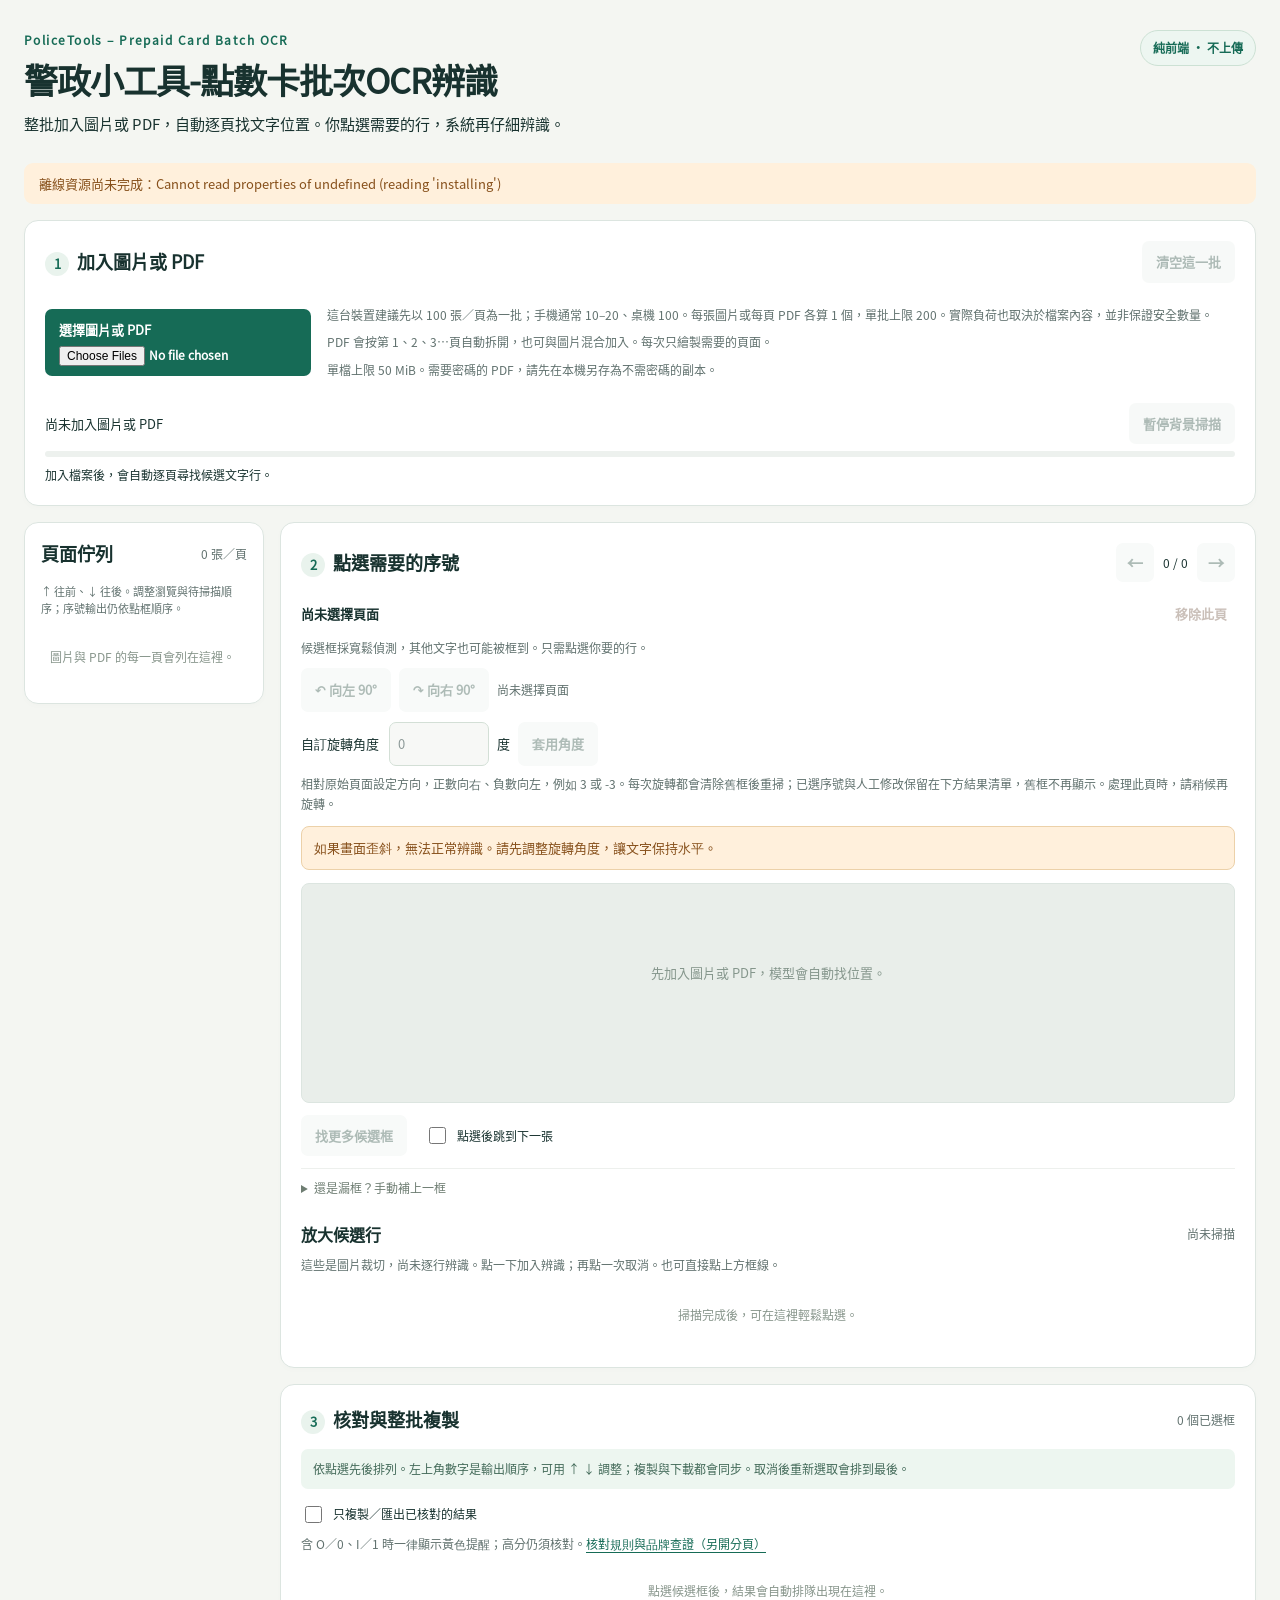
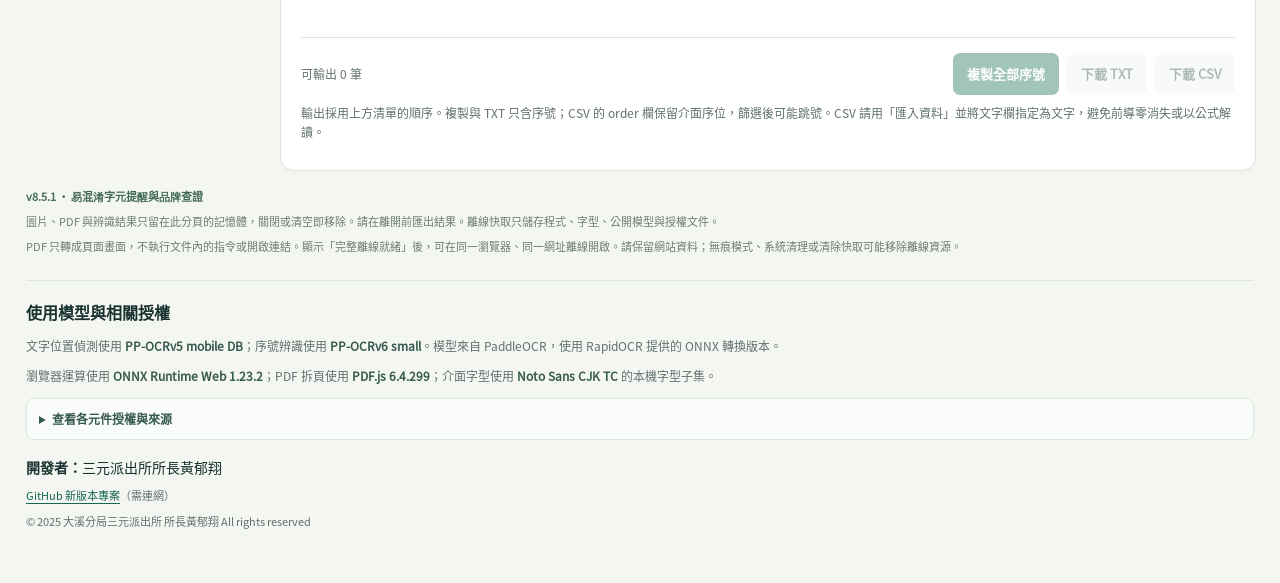
==== docs/index.html @ bf80cd4a "fix: 修正易混淆字元警示的大小寫規則" ====
<!doctype html>
<html lang="zh-Hant">
<head>
  <meta charset="utf-8">
  <meta name="viewport" content="width=device-width, initial-scale=1">
  <meta http-equiv="Content-Security-Policy" content="default-src 'self'; script-src 'self' 'wasm-unsafe-eval'; worker-src 'self'; style-src 'self'; img-src 'self' blob:; connect-src 'self'; object-src 'none'; base-uri 'none'; form-action 'none'">
  <meta name="referrer" content="no-referrer">
  <title>警政小工具-點數卡批次OCR辨識</title>
  <meta name="description" content="PoliceTools – Prepaid Card Batch OCR。圖片與 PDF 批次自動找框、點選辨識、依點選順序輸出，純前端離線運算。">
  <link rel="stylesheet" href="styles.css">
  <link rel="stylesheet" href="attribution.css">
  <script src="offline-assets.js" defer></script>
  <script src="text-diff.js" defer></script>
  <script src="ocr-review.js" defer></script>
  <script src="page-rotation.js" defer></script>
  <script src="pdf-source.js" defer></script>
  <script src="app.js" defer></script>
</head>
<body>
<main>
  <header class="page-header"><div><p class="eyebrow">PoliceTools – Prepaid Card Batch OCR</p><h1>警政小工具-點數卡批次OCR辨識</h1><p>整批加入圖片或 PDF，自動逐頁找文字位置。你點選需要的行，系統再仔細辨識。</p></div><span class="badge">純前端 · 不上傳</span></header>
  <section id="local-file-help" class="notice local-file-help" aria-label="本機啟動方式">
    <strong>本機使用請開啟啟動工具</strong>
    <p>若你直接點了 index.html，請回到解壓縮後的專案資料夾，雙擊對應的啟動檔：</p>
    <p>macOS：<code>START_MAC.command</code><br>Windows：<code>START_WINDOWS.bat</code></p>
    <p>啟動後會自動開啟本機網址；不必安裝 Python，也不會上傳圖片。若從正式網站開啟仍看到此提示，請確認瀏覽器允許這個網站執行 JavaScript。</p>
  </section>
  <div id="cache-status" data-testid="cache-status" class="notice" role="status">正在準備完整離線資源…</div>
  <section class="panel import-panel" aria-labelledby="import-title">
    <div class="section-title"><h2 id="import-title"><span class="step">1</span>加入圖片或 PDF</h2><button id="clear" class="subtle" type="button" disabled>清空這一批</button></div>
    <div class="import-row"><label class="file-button">選擇圖片或 PDF<input id="image" data-testid="image-input" type="file" accept="image/*,application/pdf,.pdf" multiple disabled></label><div><p id="batch-hint" class="hint"></p><p class="hint">PDF 會按第 1、2、3…頁自動拆開，也可與圖片混合加入。每次只繪製需要的頁面。</p><p class="hint">單檔上限 50 MiB。需要密碼的 PDF，請先在本機另存為不需密碼的副本。</p></div></div>
    <p id="import-status" class="hint" role="status" aria-live="polite" hidden></p>
    <p id="import-warning" class="warning" role="alert" hidden></p>
    <div class="batch-controls"><div id="batch-summary" class="summary" data-testid="batch-summary">尚未加入圖片或 PDF</div><button id="pause" class="subtle" type="button" disabled>暫停背景掃描</button></div>
    <progress id="batch-progress" value="0" max="1" aria-label="文字區域掃描進度"></progress>
    <p id="status" data-testid="status" role="status" aria-live="polite">加入檔案後，會自動逐頁尋找候選文字行。</p>
  </section>
  <div class="workspace">
    <aside class="panel file-panel" aria-labelledby="files-title"><div class="section-title"><h2 id="files-title">頁面佇列</h2><span id="file-count" class="muted">0 張／頁</span></div><p class="queue-order-help">↑ 往前、↓ 往後。調整瀏覽與待掃描順序；序號輸出仍依點框順序。</p><div id="file-list" class="file-list" data-testid="file-list"><p class="empty-note">圖片與 PDF 的每一頁會列在這裡。</p></div></aside>
    <section class="panel selection-panel" aria-labelledby="selection-title">
      <div class="section-title"><h2 id="selection-title"><span class="step">2</span>點選需要的序號</h2><div class="navigation"><button id="previous" type="button" class="subtle" aria-label="上一張" disabled>←</button><span id="image-position">0 / 0</span><button id="next" type="button" class="subtle" aria-label="下一張" disabled>→</button></div></div>
      <div class="image-heading"><strong id="image-name">尚未選擇頁面</strong><button id="remove-image" type="button" class="text-button" disabled>移除此頁</button></div>
      <p id="image-meta" class="hint">候選框採寬鬆偵測，其他文字也可能被框到。只需點選你要的行。</p>
      <p id="image-warning" class="warning" role="status" hidden></p>
      <div class="rotation-tools" role="group" aria-label="旋轉目前圖片或 PDF 頁面"><button id="rotate-left" type="button" class="subtle" disabled>↶ 向左 90°</button><button id="rotate-right" type="button" class="subtle" disabled>↷ 向右 90°</button><span id="rotation-status" class="muted" role="status">尚未選擇頁面</span></div>
      <form id="custom-rotation" class="custom-rotation"><label for="rotation-angle">自訂旋轉角度</label><div class="angle-controls"><input id="rotation-angle" type="number" min="-360" max="360" step="0.01" value="0" required disabled aria-describedby="rotation-help"><span>度</span><button id="apply-rotation" type="submit" class="subtle" disabled>套用角度</button></div></form>
      <p id="rotation-help" class="hint">相對原始頁面設定方向，正數向右、負數向左，例如 3 或 -3。每次旋轉都會清除舊框後重掃；已選序號與人工修改保留在下方結果清單，舊框不再顯示。處理此頁時，請稍候再旋轉。</p>
      <p id="skew-warning" class="warning">如果畫面歪斜，無法正常辨識。請先調整旋轉角度，讓文字保持水平。</p>
      <div class="canvas-shell"><canvas id="source" data-testid="source-canvas" aria-label="點選頁面中的候選序號框"></canvas><p id="empty-image">先加入圖片或 PDF，模型會自動找位置。</p></div>
      <div class="selection-tools"><button id="more-boxes" type="button" class="subtle" disabled>找更多候選框</button><label class="checkbox"><input id="auto-next" type="checkbox">點選後跳到下一張</label></div>
      <details class="fallback"><summary>還是漏框？手動補上一框</summary><p class="hint">只有漏框時才需要。按下按鈕後，在圖片上拖出一整行；一般操作直接點選候選即可。</p><button id="manual" class="subtle" type="button" disabled>啟用手動補框</button></details>
      <div class="section-title candidate-heading"><h3>放大候選行</h3><span id="candidate-count" class="muted">尚未掃描</span></div>
      <p class="hint">這些是圖片裁切，尚未逐行辨識。點一下加入辨識；再點一次取消。也可直接點上方框線。</p>
      <div id="candidate-list" class="candidate-list" data-testid="candidate-list"><p class="empty-note">掃描完成後，可在這裡輕鬆點選。</p></div>
    </section>
  </div>
  <section class="panel results-panel" aria-labelledby="results-title">
    <div class="section-title"><h2 id="results-title"><span class="step">3</span>核對與整批複製</h2><span id="selected-count" class="muted">0 個已選框</span></div>
    <p class="order-help">依點選先後排列。左上角數字是輸出順序，可用 ↑ ↓ 調整；複製與下載都會同步。取消後重新選取會排到最後。</p>
    <div class="result-settings"><label class="checkbox"><input id="verified-only" type="checkbox">只複製／匯出已核對的結果</label></div>
    <p class="hint">含 O／0、I／1 時一律顯示黃色提醒；高分仍須核對。<a class="review-guide-link" href="review-guide.html" target="_blank" rel="noopener noreferrer">核對規則與品牌查證（另開分頁）</a></p>
    <div id="results" data-testid="results"><p id="empty-results" class="empty-note">點選候選框後，結果會自動排隊出現在這裡。</p></div>
    <div class="export-bar"><span id="export-summary" class="muted">尚無完成結果</span><div class="export-actions"><button id="copy-all" type="button" disabled>複製全部序號</button><button id="export-txt" class="subtle" type="button" disabled>下載 TXT</button><button id="export-csv" class="subtle" type="button" disabled>下載 CSV</button></div></div>
    <p class="hint">輸出採用上方清單的順序。複製與 TXT 只含序號；CSV 的 order 欄保留介面序位，篩選後可能跳號。CSV 請用「匯入資料」並將文字欄指定為文字，避免前導零消失或以公式解讀。</p>
  </section>
  <footer>
    <p id="app-version">v8.5.1 · 易混淆字元提醒與品牌查證</p>
    <p>圖片、PDF 與辨識結果只留在此分頁的記憶體，關閉或清空即移除。請在離開前匯出結果。離線快取只儲存程式、字型、公開模型與授權文件。</p>
    <p>PDF 只轉成頁面畫面，不執行文件內的指令或開啟連結。顯示「完整離線就緒」後，可在同一瀏覽器、同一網址離線開啟。請保留網站資料；無痕模式、系統清理或清除快取可能移除離線資源。</p>
    <section class="attribution" aria-labelledby="attribution-title">
      <h2 id="attribution-title">使用模型與相關授權</h2>
      <p class="attribution-summary">文字位置偵測使用 <strong>PP-OCRv5 mobile DB</strong>；序號辨識使用 <strong>PP-OCRv6 small</strong>。模型來自 PaddleOCR，使用 RapidOCR 提供的 ONNX 轉換版本。</p>
      <p class="attribution-summary">瀏覽器運算使用 <strong>ONNX Runtime Web 1.23.2</strong>；PDF 拆頁使用 <strong>PDF.js 6.4.299</strong>；介面字型使用 <strong>Noto Sans CJK TC</strong> 的本機字型子集。</p>
      <details class="attribution-details">
        <summary>查看各元件授權與來源</summary>
        <p class="attribution-note">下列授權與來源說明均附於網站，完整離線就緒後亦可查看；連結會另開分頁。</p>
        <table class="attribution-table">
          <caption>第三方元件、用途與完整授權文件</caption>
          <thead><tr><th scope="col">元件／模型</th><th scope="col">用途</th><th scope="col">完整授權</th></tr></thead>
          <tbody>
            <tr><th scope="row">PaddleOCR：PP-OCRv5 mobile DB、PP-OCRv6 small</th><td>文字偵測與序號辨識</td><td><a href="licenses/PADDLEOCR_LICENSE.txt" target="_blank" rel="noopener noreferrer">Apache License 2.0</a></td></tr>
            <tr><th scope="row">RapidOCR</th><td>ONNX 模型轉換來源與前處理參考</td><td><a href="licenses/RAPIDOCR_LICENSE.txt" target="_blank" rel="noopener noreferrer">Apache License 2.0</a></td></tr>
            <tr><th scope="row">ONNX Runtime Web 1.23.2</th><td>本機 WebAssembly 模型運算</td><td><a href="licenses/ONNX_RUNTIME_LICENSE.txt" target="_blank" rel="noopener noreferrer">MIT License</a>；<a href="licenses/ONNX_RUNTIME_THIRD_PARTY_NOTICES.txt" target="_blank" rel="noopener noreferrer">第三方聲明</a></td></tr>
            <tr><th scope="row">PDF.js 6.4.299</th><td>PDF 解析與逐頁繪製</td><td><a href="licenses/PDFJS_LICENSE.txt" target="_blank" rel="noopener noreferrer">Apache License 2.0</a></td></tr>
            <tr><th scope="row">PDF.js 附帶元件與資源</th><td>core-js、Brotli、PDF 字型、CMap 與影像解碼</td><td><a href="licenses/PDFJS_THIRD_PARTY_LICENSES.txt" target="_blank" rel="noopener noreferrer">各元件的完整第三方授權</a></td></tr>
            <tr><th scope="row">Liberation Sans 1.07.4</th><td>PDF 支援字型</td><td><a href="licenses/PDFJS_THIRD_PARTY_LICENSES.txt" target="_blank" rel="noopener noreferrer">GPLv2 與字型例外</a>；<a href="sources/liberation-fonts-1.07.4-11-source.zip">完整對應原始碼（ZIP）</a>；<a href="licenses/LIBERATION_FONT_SOURCE.txt" target="_blank" rel="noopener noreferrer">核對與建置說明</a></td></tr>
            <tr><th scope="row">Noto Sans CJK TC</th><td>離線介面字型子集</td><td><a href="licenses/NOTO_FONT_OFL.txt" target="_blank" rel="noopener noreferrer">SIL Open Font License 1.1</a></td></tr>
          </tbody>
        </table>
        <p class="attribution-sources">資產來源與版本：<a href="licenses/ASSET_SOURCES.txt" target="_blank" rel="noopener noreferrer">OCR 模型、執行環境與介面字型</a> · <a href="licenses/PDFJS_ASSET_SOURCES.txt" target="_blank" rel="noopener noreferrer">PDF.js 與 PDF 支援資源</a></p>
        <p class="attribution-note">第三方模型、程式與字型各自適用其授權。開發者署名指本工具的開發與整合。</p>
      </details>
      <p class="developer-credit"><strong>開發者：</strong><span>三元派出所所長黃郁翔</span></p>
      <p class="project-link"><a href="https://github.com/MoonReserved/PoliceTools-PrepaidCard-BatchOCR" target="_blank" rel="noopener noreferrer">GitHub 新版本專案</a>（需連網）</p>
      <p class="original-copyright">© 2025 大溪分局三元派出所 所長黃郁翔 All rights reserved</p>
    </section>
  </footer>
</main>
</body>
</html>
---- docs/styles.css ----
@font-face{font-family:OfflineTC;src:url("fonts/ui-tc.woff") format("woff");font-style:normal;font-weight:400;font-display:swap}
:root{color-scheme:light;--ink:#18322f;--muted:#60716e;--line:#dce5e0;--accent:#166b56;--soft:#edf6f1;--background:#f4f6f2;--amber:#a45f16;font-family:OfflineTC,system-ui,-apple-system,"Noto Sans TC","Microsoft JhengHei",sans-serif;font-size:15px}*{box-sizing:border-box}body{margin:0;background:var(--background);color:var(--ink);line-height:1.65}main{max-width:1320px;margin:auto;padding:30px 24px 45px}.page-header,.section-title,.import-row,.batch-controls,.image-heading,.selection-tools,.export-bar,.result-top{display:flex;align-items:center;justify-content:space-between;gap:16px}.page-header{align-items:flex-start;margin-bottom:18px}h1{font-size:clamp(26px,4vw,36px);line-height:1.3;letter-spacing:-.03em;margin:0 0 10px}h2{font-size:18px;margin:0}h3{font-size:16px;margin:0}.section-title{margin-bottom:14px}.eyebrow{font-size:12px;letter-spacing:.12em;color:var(--accent);font-weight:700;margin:0 0 9px}.page-header p{margin:0 0 8px}.badge{white-space:nowrap;background:var(--soft);color:var(--accent);border:1px solid #cce1d4;padding:7px 12px;border-radius:100px;font-size:12px;font-weight:700}.panel{background:#fff;border:1px solid var(--line);border-radius:14px;padding:20px;margin:16px 0;box-shadow:0 2px 7px #173c2704}.notice{padding:10px 15px;border-radius:9px;background:#e7f2eb;color:#2c614c;font-size:13px}.notice.error,.warning{background:#fff0dc;color:#87501b}.warning{padding:10px 12px;border:1px solid #ecd1a9;border-radius:8px;font-size:13px;white-space:pre-line}.step{display:inline-flex;align-items:center;justify-content:center;width:24px;height:24px;margin-right:8px;border-radius:50%;background:#e9f3ed;color:var(--accent);font-size:13px}button,.file-button{font:inherit;font-size:13px;border:0;border-radius:7px;padding:10px 14px;min-height:40px;background:var(--accent);color:#fff;font-weight:650;cursor:pointer;display:inline-block}button:hover,.file-button:hover{filter:brightness(.95)}button:disabled{opacity:.4;cursor:not-allowed}button:focus-visible,input:focus-visible,summary:focus-visible{outline:3px solid #77baa4;outline-offset:2px}.subtle{background:#edf2ef;color:#34554a}.text-button{background:transparent;color:#7c6252;padding:5px 8px;min-height:36px}.file-button input{display:block;font:inherit;max-width:100%;margin-top:5px;font-size:12px}.file-button{flex-shrink:0}.import-row{justify-content:flex-start}.hint,.muted{color:var(--muted);font-size:12px}.hint{margin:8px 0}.batch-controls{margin:15px 0 7px}.summary{font-size:13px;font-variant-numeric:tabular-nums}.summary strong{color:var(--accent)}progress{width:100%;height:6px;display:block;accent-color:var(--accent);border:0;border-radius:9px}progress::-webkit-progress-bar{background:#edf1ee;border-radius:9px}progress::-webkit-progress-value{background:var(--accent);border-radius:9px}#status{font-size:12px;margin:8px 0 0;min-height:20px}#status.error{color:#a34827}.workspace{display:grid;grid-template-columns:240px minmax(0,1fr);gap:16px;align-items:start}.workspace>.panel{margin:0}.file-panel{padding:16px;position:sticky;top:12px}.file-list{max-height:760px;overflow-y:auto;padding-right:3px}.file-item{display:flex;gap:10px;text-align:left;width:100%;min-height:76px;margin:6px 0;background:transparent;border:1px solid transparent;color:var(--ink);padding:8px;border-radius:8px}.file-item.active{background:#edf6ef;border-color:#a7cbb5}.file-item:hover{background:#f3f6f3}.file-thumb{width:42px;height:54px;object-fit:contain;background:#edf0ed;border-radius:4px;flex-shrink:0}.file-placeholder{display:flex;align-items:center;justify-content:center;font-size:15px;color:#82948a}.file-information{display:block;min-width:0;flex:1}.file-name{display:block;overflow:hidden;text-overflow:ellipsis;white-space:nowrap;font-size:12px;font-weight:650}.file-state{display:block;font-size:11px;font-weight:400;color:var(--muted);margin-top:4px}.file-state.problem{color:#a05a29}.navigation{display:flex;gap:9px;align-items:center;font-size:12px;white-space:nowrap}.navigation button{padding:6px 11px;min-height:34px;font-size:16px}.image-heading{margin-bottom:6px}.image-heading strong{font-size:13px;word-break:break-word}#image-meta{margin:6px 0 10px;min-height:20px}.canvas-shell{position:relative;background:#e9eeea;border:1px solid var(--line);border-radius:8px;overflow:hidden;min-height:220px;max-height:680px;overflow-y:auto;text-align:center}#source{display:none;max-width:100%;height:auto;cursor:pointer;vertical-align:top;touch-action:pan-y}#source.manual{cursor:crosshair;touch-action:none}#empty-image{padding:65px 10px;color:#85968c;font-size:13px}.selection-tools{justify-content:flex-start;flex-wrap:wrap;margin:12px 0;gap:18px}.checkbox{font-size:12px;display:flex;gap:8px;align-items:center;cursor:pointer}.checkbox input{width:17px;height:17px;accent-color:var(--accent);flex-shrink:0}.fallback{border-top:1px solid #edf0ed;padding-top:4px}.fallback summary{font-size:12px;color:#6e7d72;cursor:pointer;margin:5px 0}.candidate-heading{margin:18px 0 5px}.candidate-list{display:grid;grid-template-columns:repeat(2,minmax(0,1fr));gap:7px;max-height:560px;overflow-y:auto;padding:2px}.candidate-button{display:flex;align-items:center;gap:8px;width:100%;padding:7px 9px;background:#f9fbf8;color:var(--ink);border:1px solid #dce5dd;min-height:54px;text-align:left;border-radius:7px}.candidate-button.selected{border:2px solid #258065;background:#eaf5eb;padding:6px 8px}.candidate-number{display:flex;width:24px;height:24px;align-items:center;justify-content:center;border-radius:5px;flex-shrink:0;background:#e6eae4;color:#52694d;font-size:11px}.selected .candidate-number{background:var(--accent);color:#fff}.candidate-crop{width:calc(100% - 33px);height:44px;object-fit:contain;object-position:left center;background:#fff;min-width:0}.empty-note{padding:20px 8px;color:#87958b;font-size:12px;margin:0;grid-column:1/-1;text-align:center}.result-settings{display:flex;gap:24px;flex-wrap:wrap}.result-card{border:1px solid #dce6dd;border-radius:9px;padding:14px;margin:12px 0;background:#fcfdfb}.result-top{margin-bottom:8px;font-size:12px}.result-top strong{word-break:break-word}.result-actions{display:flex;gap:5px;flex-wrap:wrap;flex-shrink:0}.result-actions button{font-size:12px;padding:6px 10px;min-height:32px}.result-preview{display:block;max-width:100%;width:auto;max-height:100px;object-fit:contain;object-position:left center;background:#fff;margin:8px 0}.result-value{font-family:ui-monospace,SFMono-Regular,Consolas,monospace;font-size:20px;letter-spacing:.035em;line-height:1.45;width:100%;resize:vertical;min-height:55px;border:1px solid #a7c0ad;border-radius:7px;background:white;padding:9px 11px;margin-top:5px;color:var(--ink)}.result-value:focus{outline:3px solid #c1e0cf;outline-offset:1px}.result-value:disabled{background:#f0f2ee}.result-meta{font-size:11px;color:var(--muted);margin:5px 0}.result-meta.error{color:#9a4727}.result-bottom{display:flex;justify-content:space-between;align-items:center;gap:10px;margin-top:6px}.result-card summary{cursor:pointer;font-size:12px;color:#4e6757;margin:8px 0}.table-scroll{overflow:auto}table{width:100%;border-collapse:collapse;text-align:left;font-size:11px}th,td{padding:7px 5px;border-bottom:1px solid #e4eae3;vertical-align:top}td:nth-child(2){font-family:ui-monospace,Consolas,monospace;word-break:break-all;min-width:180px}td button{font-size:11px;padding:3px 7px;min-height:28px;white-space:nowrap}code{font-family:ui-monospace,Consolas,monospace}mark{background:#f6d59a;color:#6c3f09}.export-bar{border-top:1px solid var(--line);padding-top:15px;margin-top:16px;flex-wrap:wrap}.export-actions{display:flex;gap:8px;flex-wrap:wrap}footer{font-size:11px;color:#6c7d71;padding:0 2px}footer p{margin:7px 0}[hidden]{display:none!important}@media(min-width:1000px){.results-panel{margin-left:256px}}@media(max-width:800px){main{padding:22px 14px}.workspace{grid-template-columns:1fr}.file-panel{position:static;padding:12px}.file-panel .section-title{margin-bottom:5px}.file-list{display:flex;gap:7px;overflow-x:auto;max-height:112px;padding:0}.file-item{min-width:170px;width:170px;margin:0}.file-thumb{width:32px;height:45px}.file-list .empty-note{padding:10px}.panel{padding:16px}.canvas-shell{max-height:580px}}@media(max-width:520px){main{padding:17px 10px}.page-header{display:block}.badge{display:inline-block;margin-top:2px}h1{font-size:28px}.import-row{display:block}.file-button{width:100%}.import-row .hint{margin-top:9px}.section-title{gap:8px}h2{font-size:16px}.step{width:21px;height:21px;font-size:12px;margin-right:5px}.batch-controls{align-items:flex-start}.batch-controls button{font-size:11px;padding:8px;white-space:nowrap}.summary{font-size:12px}.navigation{gap:6px}.navigation button{padding:4px 9px}.candidate-list{grid-template-columns:1fr;max-height:460px}.candidate-crop{height:46px}.candidate-button{min-height:62px}.result-settings{display:grid;gap:12px}.result-top{align-items:flex-start}.result-actions{flex-direction:column;gap:3px}.result-value{font-size:17px}.export-actions{width:100%}.export-actions button{flex:1}.result-bottom{align-items:flex-start}.selection-tools{gap:12px}.image-heading strong{font-size:12px}}
/* Constrain intrinsic canvas, scrolling list, and table widths on narrow devices. */
main,.workspace,.workspace>.panel,.file-list,.candidate-list,.selection-panel,.results-panel,.result-card,.table-scroll{min-width:0;max-width:100%}.candidate-button,.candidate-crop,.result-top>strong{min-width:0}.table-scroll{overflow-x:auto}.result-value{min-width:0;max-width:100%}.candidate-crop.hint{display:flex;align-items:center;overflow:hidden}.file-list{width:100%}@media(max-width:800px){.workspace{grid-template-columns:minmax(0,1fr)}}
/* Result order stays visible while OCR is pending; arrow targets remain touchable. */
.order-help{font-size:12px;color:#436a59;background:#edf6f0;border-radius:7px;padding:10px 12px;margin:0 0 14px}
.result-title-group{display:flex;align-items:center;gap:8px;flex-wrap:wrap;flex:1;min-width:0}
.result-order-controls{display:inline-flex;align-items:center;gap:4px;flex-shrink:0}
.order-number{display:inline-flex;align-items:center;justify-content:center;min-width:32px;height:32px;padding:0 5px;border-radius:50%;background:#166b56;color:#fff;font-size:17px;font-weight:700;font-variant-numeric:tabular-nums}
.result-order-controls button{display:inline-flex;align-items:center;justify-content:center;width:36px;height:40px;min-height:40px;padding:0;font-size:20px;font-weight:500}
.result-order-controls button:disabled{opacity:.25}
.result-file-title{min-width:0;overflow-wrap:anywhere;font-size:12px}
#app-version{font-weight:650;color:#436a59}
@media(max-width:520px){.result-title-group{align-items:flex-start;gap:6px}.result-file-title{flex-basis:100%}.result-order-controls{gap:5px}.result-order-controls button{width:40px}.order-help{font-size:12px}}
/* Page browsing order is independent of the selected serial output order. */
.queue-order-help{font-size:11px;color:var(--muted);margin:0 0 10px;line-height:1.55}
.file-row{display:grid;grid-template-columns:minmax(0,1fr) 40px;gap:2px;align-items:center;border:1px solid var(--line);border-radius:8px;margin:7px 0;min-width:0;background:#fff;overflow:hidden}
.file-row.active{border-color:#8fbaa4;background:#edf6ef}
.file-row .file-item{margin:0;min-width:0;width:100%;min-height:94px;border:0;padding:7px;gap:7px;background:transparent}
.file-row .file-item:hover{background:#e8f1e9}
.file-heading{display:flex;align-items:center;gap:5px;min-width:0}
.file-order{display:inline-flex;align-items:center;justify-content:center;min-width:19px;height:20px;padding:0 3px;border-radius:4px;background:#e4efe7;color:#345e49;font-size:11px;font-variant-numeric:tabular-nums;flex-shrink:0}
.file-heading .file-name{min-width:0;font-size:11px}
.file-page{display:block;margin-top:3px;font-size:11px;font-weight:500;color:#456755}
.page-order-controls{display:flex;flex-direction:column;gap:2px;align-items:center;padding-right:2px}
.page-order-controls button{width:36px;height:40px;min-height:40px;padding:0;font-size:18px;font-weight:500}
.page-order-controls button:disabled{opacity:.25}
.candidate-diff-help{font-size:11px;color:var(--muted);margin:7px 0;line-height:1.65}
.candidate-baseline{color:var(--ink);font-size:12px;overflow-wrap:anywhere}
.ocr-diff-text{font-family:ui-monospace,SFMono-Regular,Consolas,monospace;white-space:pre-wrap;overflow-wrap:anywhere;word-break:break-all}
.candidate-text{font-size:14px;line-height:1.8}
.ocr-diff-change,.ocr-diff-missing{color:#b42318;background:#fff0ef;text-decoration:underline;text-decoration-thickness:1px;text-underline-offset:3px;font-weight:700}
.ocr-diff-missing{font-family:OfflineTC,system-ui,sans-serif;font-size:.9em;text-decoration-style:dotted}
.ocr-diff-note{display:block;font-family:OfflineTC,system-ui,sans-serif;color:var(--muted);font-size:11px;line-height:1.5;margin-top:5px}
@media(max-width:800px){.file-row{flex:0 0 228px;width:228px;min-width:228px;margin:0}.file-row .file-item{width:100%;min-width:0}.file-list{max-height:116px}.queue-order-help{margin-bottom:8px}}
@media(max-width:520px){.page-order-controls{padding-right:0}.page-order-controls button{width:40px}.candidate-text{font-size:14px}}

/* PoliceTools product name and local-file launch guidance. */
.page-header>div{min-width:0}.page-header h1{font-size:clamp(24px,3.1vw,34px);overflow-wrap:anywhere}.local-file-help{margin-bottom:14px;background:#fff0dc;color:#87501b}.local-file-help p{margin:7px 0}.local-file-help code{overflow-wrap:anywhere}
.rotation-tools{display:flex;align-items:center;flex-wrap:wrap;gap:8px;margin:10px 0}.rotation-tools button{min-height:44px}.rotation-tools .muted{font-variant-numeric:tabular-nums}
.custom-rotation{display:flex;align-items:center;gap:10px;flex-wrap:wrap;font-size:13px}.angle-controls{display:flex;align-items:center;gap:8px;flex-wrap:wrap}.angle-controls input{font:inherit;color:var(--ink);width:100px;max-width:100%;min-height:44px;padding:8px;border:1px solid #a7c0ad;border-radius:7px}.angle-controls button{min-height:44px}.angle-controls input:disabled{background:#f0f2ee;opacity:.5}

/* Per-character review stays beside the result; no modal interrupts the batch. */
.review-actions{display:flex;align-items:center;flex-wrap:wrap;gap:8px 14px}
.review-guide-link{color:var(--accent);text-underline-offset:3px;overflow-wrap:anywhere}
.review-guide-link:focus-visible{outline:3px solid #77baa4;outline-offset:3px}
.review-notice{margin:10px 0;padding:9px 11px;border:1px solid #e6ca72;border-radius:7px;background:#fffbea;color:#654d13;font-size:12px;overflow-wrap:anywhere}
.review-heading{display:flex;align-items:center;gap:7px}.review-icon{color:#bd8700;font-family:Arial,sans-serif;font-size:20px;line-height:1}.review-reason{margin:5px 0;white-space:pre-line}.review-open{background:#f4e8bc;color:#654d13;font-size:12px;min-height:36px;padding:6px 10px}
.character-scores{display:flex;flex-wrap:wrap;gap:5px;margin:8px 0 12px;font-family:ui-monospace,SFMono-Regular,Consolas,monospace;white-space:normal}
.character-score{display:flex;flex-direction:column;align-items:center;min-width:57px;padding:4px 6px;border:1px solid #dde5df;border-radius:5px;background:#fff;font-size:11px;line-height:1.6;color:var(--ink)}
.character-score b{font-size:17px}.character-position{font-family:Arial,sans-serif;color:var(--muted);font-size:10px}.character-score.low-score{background:#fff4c9;border-color:#d1a128;color:#654d13}.character-low-label{font-family:Arial,sans-serif;font-size:10px}.candidate-scores summary{font-family:Arial,sans-serif;font-size:11px}.candidate-scores .character-scores{margin-bottom:4px}
.recognition-table{table-layout:fixed;min-width:280px}.recognition-table th:first-child{width:22%}.recognition-table th:nth-child(3){width:58px}.recognition-table th:last-child{width:46px}.recognition-table td:nth-child(2){min-width:0}
---- docs/attribution.css ----
/* Local, responsive model/license attribution. No remote fonts or resources. */
.attribution{margin-top:24px;padding-top:18px;border-top:1px solid var(--line);color:var(--muted)}
.attribution h2{font-size:16px;color:var(--ink);margin:0 0 10px}
.attribution .attribution-summary{font-size:12px;line-height:1.8;margin:8px 0}
.attribution-summary strong{font-weight:650;color:#35594c}
.attribution a{color:#17664f;text-decoration:underline;text-underline-offset:3px;overflow-wrap:anywhere}
.attribution a:hover{color:#0b4837}
.attribution a:focus-visible{outline:3px solid #77baa4;outline-offset:3px;border-radius:2px}
.attribution-details{margin:12px 0 16px;padding:10px 12px;border:1px solid var(--line);border-radius:8px;background:#fafcf9}
.attribution-details>summary{font-size:12px;font-weight:650;color:#35594c;cursor:pointer}
.attribution .attribution-note,.attribution .attribution-sources{font-size:11px;line-height:1.75;margin:10px 0}
.attribution-table{width:100%;table-layout:fixed;margin:12px 0;border-collapse:collapse;font-size:11px;line-height:1.7}
.attribution-table caption{text-align:left;color:var(--muted);font-size:11px;margin-bottom:7px}
.attribution-table th,.attribution-table td{text-align:left;padding:9px 7px;vertical-align:top;border-bottom:1px solid var(--line);overflow-wrap:anywhere;word-break:normal;min-width:0}
.attribution-table thead th{background:#edf4ed;color:#35594c;font-weight:650}
.attribution-table thead th:first-child{width:39%}
.attribution-table thead th:nth-child(2){width:26%}
.attribution-table thead th:nth-child(3){width:35%}
.attribution-table tbody th{font-weight:500;color:#35594c}
.attribution-table td:nth-child(2){font-family:inherit;min-width:0;word-break:normal}
.attribution .developer-credit{font-size:14px;color:var(--ink);margin:16px 0 7px;overflow-wrap:anywhere}
.attribution .project-link{font-size:11px;margin:5px 0}
.attribution .original-copyright{font-size:11px;line-height:1.7;margin-top:8px;overflow-wrap:anywhere}
@media(max-width:520px){.attribution-details{padding:9px}.attribution-table th,.attribution-table td{padding:8px 5px}.attribution .developer-credit{font-size:13px}.attribution-table thead th:first-child{width:36%}.attribution-table thead th:nth-child(2){width:26%}.attribution-table thead th:nth-child(3){width:38%}}
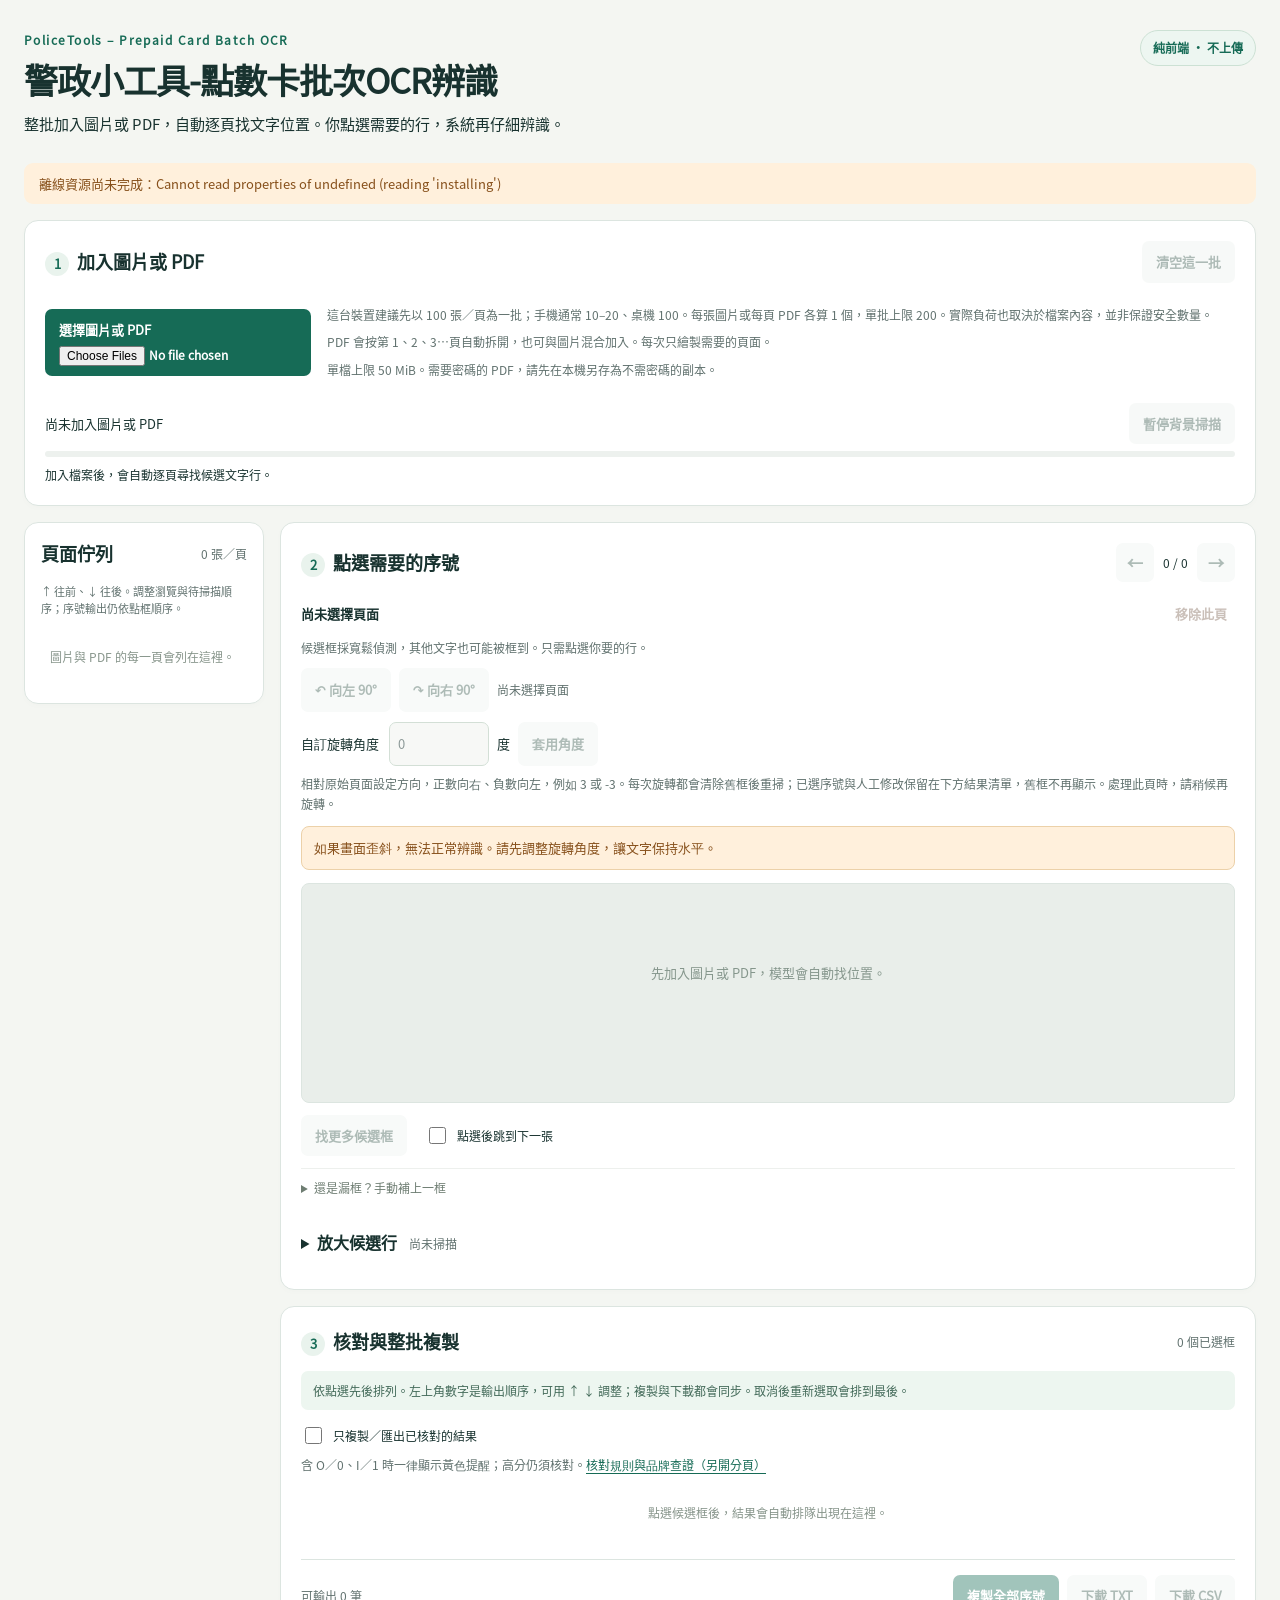
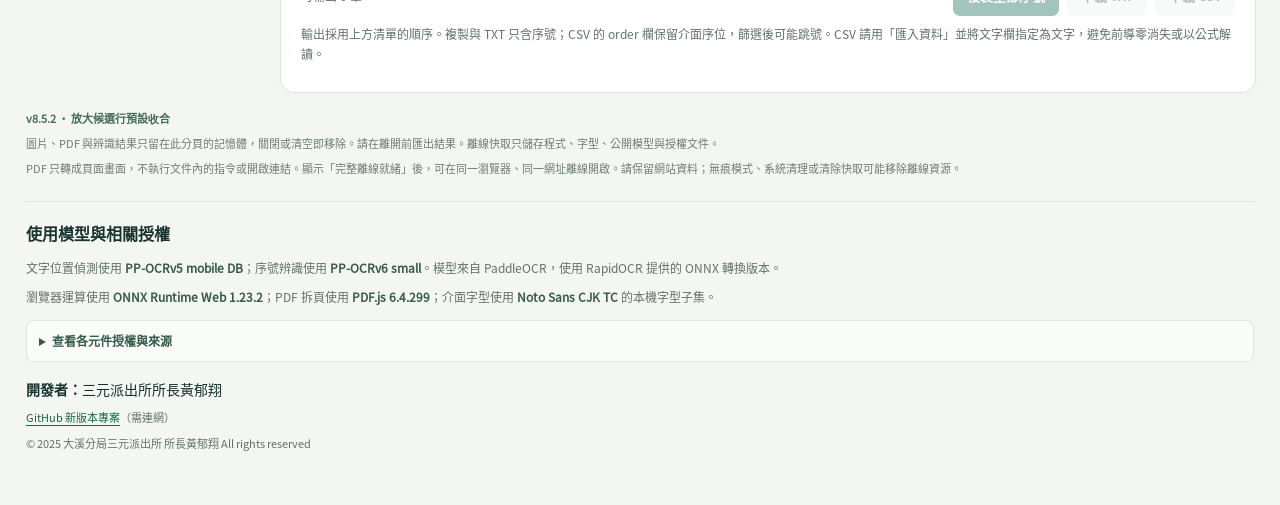
==== commit 5a2cde5a: "fix: 預設收合放大候選行" ====
--- a/docs/index.html
+++ b/docs/index.html
@@ -49,9 +49,11 @@
       <div class="canvas-shell"><canvas id="source" data-testid="source-canvas" aria-label="點選頁面中的候選序號框"></canvas><p id="empty-image">先加入圖片或 PDF，模型會自動找位置。</p></div>
       <div class="selection-tools"><button id="more-boxes" type="button" class="subtle" disabled>找更多候選框</button><label class="checkbox"><input id="auto-next" type="checkbox">點選後跳到下一張</label></div>
       <details class="fallback"><summary>還是漏框？手動補上一框</summary><p class="hint">只有漏框時才需要。按下按鈕後，在圖片上拖出一整行；一般操作直接點選候選即可。</p><button id="manual" class="subtle" type="button" disabled>啟用手動補框</button></details>
-      <div class="section-title candidate-heading"><h3>放大候選行</h3><span id="candidate-count" class="muted">尚未掃描</span></div>
-      <p class="hint">這些是圖片裁切，尚未逐行辨識。點一下加入辨識；再點一次取消。也可直接點上方框線。</p>
-      <div id="candidate-list" class="candidate-list" data-testid="candidate-list"><p class="empty-note">掃描完成後，可在這裡輕鬆點選。</p></div>
+      <details id="candidate-panel">
+        <summary class="candidate-heading"><h3>放大候選行</h3><span id="candidate-count" class="muted">尚未掃描</span></summary>
+        <p class="hint">這些是圖片裁切，尚未逐行辨識。點一下加入辨識；再點一次取消。也可直接點上方框線。</p>
+        <div id="candidate-list" class="candidate-list" data-testid="candidate-list"><p class="empty-note">掃描完成後，可在這裡輕鬆點選。</p></div>
+      </details>
     </section>
   </div>
   <section class="panel results-panel" aria-labelledby="results-title">
@@ -64,7 +66,7 @@
     <p class="hint">輸出採用上方清單的順序。複製與 TXT 只含序號；CSV 的 order 欄保留介面序位，篩選後可能跳號。CSV 請用「匯入資料」並將文字欄指定為文字，避免前導零消失或以公式解讀。</p>
   </section>
   <footer>
-    <p id="app-version">v8.5.1 · 易混淆字元提醒與品牌查證</p>
+    <p id="app-version">v8.5.2 · 放大候選行預設收合</p>
     <p>圖片、PDF 與辨識結果只留在此分頁的記憶體，關閉或清空即移除。請在離開前匯出結果。離線快取只儲存程式、字型、公開模型與授權文件。</p>
     <p>PDF 只轉成頁面畫面，不執行文件內的指令或開啟連結。顯示「完整離線就緒」後，可在同一瀏覽器、同一網址離線開啟。請保留網站資料；無痕模式、系統清理或清除快取可能移除離線資源。</p>
     <section class="attribution" aria-labelledby="attribution-title">
--- a/docs/styles.css
+++ b/docs/styles.css
@@ -1,5 +1,5 @@
 @font-face{font-family:OfflineTC;src:url("fonts/ui-tc.woff") format("woff");font-style:normal;font-weight:400;font-display:swap}
-:root{color-scheme:light;--ink:#18322f;--muted:#60716e;--line:#dce5e0;--accent:#166b56;--soft:#edf6f1;--background:#f4f6f2;--amber:#a45f16;font-family:OfflineTC,system-ui,-apple-system,"Noto Sans TC","Microsoft JhengHei",sans-serif;font-size:15px}*{box-sizing:border-box}body{margin:0;background:var(--background);color:var(--ink);line-height:1.65}main{max-width:1320px;margin:auto;padding:30px 24px 45px}.page-header,.section-title,.import-row,.batch-controls,.image-heading,.selection-tools,.export-bar,.result-top{display:flex;align-items:center;justify-content:space-between;gap:16px}.page-header{align-items:flex-start;margin-bottom:18px}h1{font-size:clamp(26px,4vw,36px);line-height:1.3;letter-spacing:-.03em;margin:0 0 10px}h2{font-size:18px;margin:0}h3{font-size:16px;margin:0}.section-title{margin-bottom:14px}.eyebrow{font-size:12px;letter-spacing:.12em;color:var(--accent);font-weight:700;margin:0 0 9px}.page-header p{margin:0 0 8px}.badge{white-space:nowrap;background:var(--soft);color:var(--accent);border:1px solid #cce1d4;padding:7px 12px;border-radius:100px;font-size:12px;font-weight:700}.panel{background:#fff;border:1px solid var(--line);border-radius:14px;padding:20px;margin:16px 0;box-shadow:0 2px 7px #173c2704}.notice{padding:10px 15px;border-radius:9px;background:#e7f2eb;color:#2c614c;font-size:13px}.notice.error,.warning{background:#fff0dc;color:#87501b}.warning{padding:10px 12px;border:1px solid #ecd1a9;border-radius:8px;font-size:13px;white-space:pre-line}.step{display:inline-flex;align-items:center;justify-content:center;width:24px;height:24px;margin-right:8px;border-radius:50%;background:#e9f3ed;color:var(--accent);font-size:13px}button,.file-button{font:inherit;font-size:13px;border:0;border-radius:7px;padding:10px 14px;min-height:40px;background:var(--accent);color:#fff;font-weight:650;cursor:pointer;display:inline-block}button:hover,.file-button:hover{filter:brightness(.95)}button:disabled{opacity:.4;cursor:not-allowed}button:focus-visible,input:focus-visible,summary:focus-visible{outline:3px solid #77baa4;outline-offset:2px}.subtle{background:#edf2ef;color:#34554a}.text-button{background:transparent;color:#7c6252;padding:5px 8px;min-height:36px}.file-button input{display:block;font:inherit;max-width:100%;margin-top:5px;font-size:12px}.file-button{flex-shrink:0}.import-row{justify-content:flex-start}.hint,.muted{color:var(--muted);font-size:12px}.hint{margin:8px 0}.batch-controls{margin:15px 0 7px}.summary{font-size:13px;font-variant-numeric:tabular-nums}.summary strong{color:var(--accent)}progress{width:100%;height:6px;display:block;accent-color:var(--accent);border:0;border-radius:9px}progress::-webkit-progress-bar{background:#edf1ee;border-radius:9px}progress::-webkit-progress-value{background:var(--accent);border-radius:9px}#status{font-size:12px;margin:8px 0 0;min-height:20px}#status.error{color:#a34827}.workspace{display:grid;grid-template-columns:240px minmax(0,1fr);gap:16px;align-items:start}.workspace>.panel{margin:0}.file-panel{padding:16px;position:sticky;top:12px}.file-list{max-height:760px;overflow-y:auto;padding-right:3px}.file-item{display:flex;gap:10px;text-align:left;width:100%;min-height:76px;margin:6px 0;background:transparent;border:1px solid transparent;color:var(--ink);padding:8px;border-radius:8px}.file-item.active{background:#edf6ef;border-color:#a7cbb5}.file-item:hover{background:#f3f6f3}.file-thumb{width:42px;height:54px;object-fit:contain;background:#edf0ed;border-radius:4px;flex-shrink:0}.file-placeholder{display:flex;align-items:center;justify-content:center;font-size:15px;color:#82948a}.file-information{display:block;min-width:0;flex:1}.file-name{display:block;overflow:hidden;text-overflow:ellipsis;white-space:nowrap;font-size:12px;font-weight:650}.file-state{display:block;font-size:11px;font-weight:400;color:var(--muted);margin-top:4px}.file-state.problem{color:#a05a29}.navigation{display:flex;gap:9px;align-items:center;font-size:12px;white-space:nowrap}.navigation button{padding:6px 11px;min-height:34px;font-size:16px}.image-heading{margin-bottom:6px}.image-heading strong{font-size:13px;word-break:break-word}#image-meta{margin:6px 0 10px;min-height:20px}.canvas-shell{position:relative;background:#e9eeea;border:1px solid var(--line);border-radius:8px;overflow:hidden;min-height:220px;max-height:680px;overflow-y:auto;text-align:center}#source{display:none;max-width:100%;height:auto;cursor:pointer;vertical-align:top;touch-action:pan-y}#source.manual{cursor:crosshair;touch-action:none}#empty-image{padding:65px 10px;color:#85968c;font-size:13px}.selection-tools{justify-content:flex-start;flex-wrap:wrap;margin:12px 0;gap:18px}.checkbox{font-size:12px;display:flex;gap:8px;align-items:center;cursor:pointer}.checkbox input{width:17px;height:17px;accent-color:var(--accent);flex-shrink:0}.fallback{border-top:1px solid #edf0ed;padding-top:4px}.fallback summary{font-size:12px;color:#6e7d72;cursor:pointer;margin:5px 0}.candidate-heading{margin:18px 0 5px}.candidate-list{display:grid;grid-template-columns:repeat(2,minmax(0,1fr));gap:7px;max-height:560px;overflow-y:auto;padding:2px}.candidate-button{display:flex;align-items:center;gap:8px;width:100%;padding:7px 9px;background:#f9fbf8;color:var(--ink);border:1px solid #dce5dd;min-height:54px;text-align:left;border-radius:7px}.candidate-button.selected{border:2px solid #258065;background:#eaf5eb;padding:6px 8px}.candidate-number{display:flex;width:24px;height:24px;align-items:center;justify-content:center;border-radius:5px;flex-shrink:0;background:#e6eae4;color:#52694d;font-size:11px}.selected .candidate-number{background:var(--accent);color:#fff}.candidate-crop{width:calc(100% - 33px);height:44px;object-fit:contain;object-position:left center;background:#fff;min-width:0}.empty-note{padding:20px 8px;color:#87958b;font-size:12px;margin:0;grid-column:1/-1;text-align:center}.result-settings{display:flex;gap:24px;flex-wrap:wrap}.result-card{border:1px solid #dce6dd;border-radius:9px;padding:14px;margin:12px 0;background:#fcfdfb}.result-top{margin-bottom:8px;font-size:12px}.result-top strong{word-break:break-word}.result-actions{display:flex;gap:5px;flex-wrap:wrap;flex-shrink:0}.result-actions button{font-size:12px;padding:6px 10px;min-height:32px}.result-preview{display:block;max-width:100%;width:auto;max-height:100px;object-fit:contain;object-position:left center;background:#fff;margin:8px 0}.result-value{font-family:ui-monospace,SFMono-Regular,Consolas,monospace;font-size:20px;letter-spacing:.035em;line-height:1.45;width:100%;resize:vertical;min-height:55px;border:1px solid #a7c0ad;border-radius:7px;background:white;padding:9px 11px;margin-top:5px;color:var(--ink)}.result-value:focus{outline:3px solid #c1e0cf;outline-offset:1px}.result-value:disabled{background:#f0f2ee}.result-meta{font-size:11px;color:var(--muted);margin:5px 0}.result-meta.error{color:#9a4727}.result-bottom{display:flex;justify-content:space-between;align-items:center;gap:10px;margin-top:6px}.result-card summary{cursor:pointer;font-size:12px;color:#4e6757;margin:8px 0}.table-scroll{overflow:auto}table{width:100%;border-collapse:collapse;text-align:left;font-size:11px}th,td{padding:7px 5px;border-bottom:1px solid #e4eae3;vertical-align:top}td:nth-child(2){font-family:ui-monospace,Consolas,monospace;word-break:break-all;min-width:180px}td button{font-size:11px;padding:3px 7px;min-height:28px;white-space:nowrap}code{font-family:ui-monospace,Consolas,monospace}mark{background:#f6d59a;color:#6c3f09}.export-bar{border-top:1px solid var(--line);padding-top:15px;margin-top:16px;flex-wrap:wrap}.export-actions{display:flex;gap:8px;flex-wrap:wrap}footer{font-size:11px;color:#6c7d71;padding:0 2px}footer p{margin:7px 0}[hidden]{display:none!important}@media(min-width:1000px){.results-panel{margin-left:256px}}@media(max-width:800px){main{padding:22px 14px}.workspace{grid-template-columns:1fr}.file-panel{position:static;padding:12px}.file-panel .section-title{margin-bottom:5px}.file-list{display:flex;gap:7px;overflow-x:auto;max-height:112px;padding:0}.file-item{min-width:170px;width:170px;margin:0}.file-thumb{width:32px;height:45px}.file-list .empty-note{padding:10px}.panel{padding:16px}.canvas-shell{max-height:580px}}@media(max-width:520px){main{padding:17px 10px}.page-header{display:block}.badge{display:inline-block;margin-top:2px}h1{font-size:28px}.import-row{display:block}.file-button{width:100%}.import-row .hint{margin-top:9px}.section-title{gap:8px}h2{font-size:16px}.step{width:21px;height:21px;font-size:12px;margin-right:5px}.batch-controls{align-items:flex-start}.batch-controls button{font-size:11px;padding:8px;white-space:nowrap}.summary{font-size:12px}.navigation{gap:6px}.navigation button{padding:4px 9px}.candidate-list{grid-template-columns:1fr;max-height:460px}.candidate-crop{height:46px}.candidate-button{min-height:62px}.result-settings{display:grid;gap:12px}.result-top{align-items:flex-start}.result-actions{flex-direction:column;gap:3px}.result-value{font-size:17px}.export-actions{width:100%}.export-actions button{flex:1}.result-bottom{align-items:flex-start}.selection-tools{gap:12px}.image-heading strong{font-size:12px}}
+:root{color-scheme:light;--ink:#18322f;--muted:#60716e;--line:#dce5e0;--accent:#166b56;--soft:#edf6f1;--background:#f4f6f2;--amber:#a45f16;font-family:OfflineTC,system-ui,-apple-system,"Noto Sans TC","Microsoft JhengHei",sans-serif;font-size:15px}*{box-sizing:border-box}body{margin:0;background:var(--background);color:var(--ink);line-height:1.65}main{max-width:1320px;margin:auto;padding:30px 24px 45px}.page-header,.section-title,.import-row,.batch-controls,.image-heading,.selection-tools,.export-bar,.result-top{display:flex;align-items:center;justify-content:space-between;gap:16px}.page-header{align-items:flex-start;margin-bottom:18px}h1{font-size:clamp(26px,4vw,36px);line-height:1.3;letter-spacing:-.03em;margin:0 0 10px}h2{font-size:18px;margin:0}h3{font-size:16px;margin:0}.section-title{margin-bottom:14px}.eyebrow{font-size:12px;letter-spacing:.12em;color:var(--accent);font-weight:700;margin:0 0 9px}.page-header p{margin:0 0 8px}.badge{white-space:nowrap;background:var(--soft);color:var(--accent);border:1px solid #cce1d4;padding:7px 12px;border-radius:100px;font-size:12px;font-weight:700}.panel{background:#fff;border:1px solid var(--line);border-radius:14px;padding:20px;margin:16px 0;box-shadow:0 2px 7px #173c2704}.notice{padding:10px 15px;border-radius:9px;background:#e7f2eb;color:#2c614c;font-size:13px}.notice.error,.warning{background:#fff0dc;color:#87501b}.warning{padding:10px 12px;border:1px solid #ecd1a9;border-radius:8px;font-size:13px;white-space:pre-line}.step{display:inline-flex;align-items:center;justify-content:center;width:24px;height:24px;margin-right:8px;border-radius:50%;background:#e9f3ed;color:var(--accent);font-size:13px}button,.file-button{font:inherit;font-size:13px;border:0;border-radius:7px;padding:10px 14px;min-height:40px;background:var(--accent);color:#fff;font-weight:650;cursor:pointer;display:inline-block}button:hover,.file-button:hover{filter:brightness(.95)}button:disabled{opacity:.4;cursor:not-allowed}button:focus-visible,input:focus-visible,summary:focus-visible{outline:3px solid #77baa4;outline-offset:2px}.subtle{background:#edf2ef;color:#34554a}.text-button{background:transparent;color:#7c6252;padding:5px 8px;min-height:36px}.file-button input{display:block;font:inherit;max-width:100%;margin-top:5px;font-size:12px}.file-button{flex-shrink:0}.import-row{justify-content:flex-start}.hint,.muted{color:var(--muted);font-size:12px}.hint{margin:8px 0}.batch-controls{margin:15px 0 7px}.summary{font-size:13px;font-variant-numeric:tabular-nums}.summary strong{color:var(--accent)}progress{width:100%;height:6px;display:block;accent-color:var(--accent);border:0;border-radius:9px}progress::-webkit-progress-bar{background:#edf1ee;border-radius:9px}progress::-webkit-progress-value{background:var(--accent);border-radius:9px}#status{font-size:12px;margin:8px 0 0;min-height:20px}#status.error{color:#a34827}.workspace{display:grid;grid-template-columns:240px minmax(0,1fr);gap:16px;align-items:start}.workspace>.panel{margin:0}.file-panel{padding:16px;position:sticky;top:12px}.file-list{max-height:760px;overflow-y:auto;padding-right:3px}.file-item{display:flex;gap:10px;text-align:left;width:100%;min-height:76px;margin:6px 0;background:transparent;border:1px solid transparent;color:var(--ink);padding:8px;border-radius:8px}.file-item.active{background:#edf6ef;border-color:#a7cbb5}.file-item:hover{background:#f3f6f3}.file-thumb{width:42px;height:54px;object-fit:contain;background:#edf0ed;border-radius:4px;flex-shrink:0}.file-placeholder{display:flex;align-items:center;justify-content:center;font-size:15px;color:#82948a}.file-information{display:block;min-width:0;flex:1}.file-name{display:block;overflow:hidden;text-overflow:ellipsis;white-space:nowrap;font-size:12px;font-weight:650}.file-state{display:block;font-size:11px;font-weight:400;color:var(--muted);margin-top:4px}.file-state.problem{color:#a05a29}.navigation{display:flex;gap:9px;align-items:center;font-size:12px;white-space:nowrap}.navigation button{padding:6px 11px;min-height:34px;font-size:16px}.image-heading{margin-bottom:6px}.image-heading strong{font-size:13px;word-break:break-word}#image-meta{margin:6px 0 10px;min-height:20px}.canvas-shell{position:relative;background:#e9eeea;border:1px solid var(--line);border-radius:8px;overflow:hidden;min-height:220px;max-height:680px;overflow-y:auto;text-align:center}#source{display:none;max-width:100%;height:auto;cursor:pointer;vertical-align:top;touch-action:pan-y}#source.manual{cursor:crosshair;touch-action:none}#empty-image{padding:65px 10px;color:#85968c;font-size:13px}.selection-tools{justify-content:flex-start;flex-wrap:wrap;margin:12px 0;gap:18px}.checkbox{font-size:12px;display:flex;gap:8px;align-items:center;cursor:pointer}.checkbox input{width:17px;height:17px;accent-color:var(--accent);flex-shrink:0}.fallback{border-top:1px solid #edf0ed;padding-top:4px}.fallback summary{font-size:12px;color:#6e7d72;cursor:pointer;margin:5px 0}.candidate-heading{margin:18px 0 5px;padding:8px 0;cursor:pointer}.candidate-heading h3{display:inline}.candidate-heading .muted{margin-left:12px}.candidate-list{display:grid;grid-template-columns:repeat(2,minmax(0,1fr));gap:7px;max-height:560px;overflow-y:auto;padding:2px}.candidate-button{display:flex;align-items:center;gap:8px;width:100%;padding:7px 9px;background:#f9fbf8;color:var(--ink);border:1px solid #dce5dd;min-height:54px;text-align:left;border-radius:7px}.candidate-button.selected{border:2px solid #258065;background:#eaf5eb;padding:6px 8px}.candidate-number{display:flex;width:24px;height:24px;align-items:center;justify-content:center;border-radius:5px;flex-shrink:0;background:#e6eae4;color:#52694d;font-size:11px}.selected .candidate-number{background:var(--accent);color:#fff}.candidate-crop{width:calc(100% - 33px);height:44px;object-fit:contain;object-position:left center;background:#fff;min-width:0}.empty-note{padding:20px 8px;color:#87958b;font-size:12px;margin:0;grid-column:1/-1;text-align:center}.result-settings{display:flex;gap:24px;flex-wrap:wrap}.result-card{border:1px solid #dce6dd;border-radius:9px;padding:14px;margin:12px 0;background:#fcfdfb}.result-top{margin-bottom:8px;font-size:12px}.result-top strong{word-break:break-word}.result-actions{display:flex;gap:5px;flex-wrap:wrap;flex-shrink:0}.result-actions button{font-size:12px;padding:6px 10px;min-height:32px}.result-preview{display:block;max-width:100%;width:auto;max-height:100px;object-fit:contain;object-position:left center;background:#fff;margin:8px 0}.result-value{font-family:ui-monospace,SFMono-Regular,Consolas,monospace;font-size:20px;letter-spacing:.035em;line-height:1.45;width:100%;resize:vertical;min-height:55px;border:1px solid #a7c0ad;border-radius:7px;background:white;padding:9px 11px;margin-top:5px;color:var(--ink)}.result-value:focus{outline:3px solid #c1e0cf;outline-offset:1px}.result-value:disabled{background:#f0f2ee}.result-meta{font-size:11px;color:var(--muted);margin:5px 0}.result-meta.error{color:#9a4727}.result-bottom{display:flex;justify-content:space-between;align-items:center;gap:10px;margin-top:6px}.result-card summary{cursor:pointer;font-size:12px;color:#4e6757;margin:8px 0}.table-scroll{overflow:auto}table{width:100%;border-collapse:collapse;text-align:left;font-size:11px}th,td{padding:7px 5px;border-bottom:1px solid #e4eae3;vertical-align:top}td:nth-child(2){font-family:ui-monospace,Consolas,monospace;word-break:break-all;min-width:180px}td button{font-size:11px;padding:3px 7px;min-height:28px;white-space:nowrap}code{font-family:ui-monospace,Consolas,monospace}mark{background:#f6d59a;color:#6c3f09}.export-bar{border-top:1px solid var(--line);padding-top:15px;margin-top:16px;flex-wrap:wrap}.export-actions{display:flex;gap:8px;flex-wrap:wrap}footer{font-size:11px;color:#6c7d71;padding:0 2px}footer p{margin:7px 0}[hidden]{display:none!important}@media(min-width:1000px){.results-panel{margin-left:256px}}@media(max-width:800px){main{padding:22px 14px}.workspace{grid-template-columns:1fr}.file-panel{position:static;padding:12px}.file-panel .section-title{margin-bottom:5px}.file-list{display:flex;gap:7px;overflow-x:auto;max-height:112px;padding:0}.file-item{min-width:170px;width:170px;margin:0}.file-thumb{width:32px;height:45px}.file-list .empty-note{padding:10px}.panel{padding:16px}.canvas-shell{max-height:580px}}@media(max-width:520px){main{padding:17px 10px}.page-header{display:block}.badge{display:inline-block;margin-top:2px}h1{font-size:28px}.import-row{display:block}.file-button{width:100%}.import-row .hint{margin-top:9px}.section-title{gap:8px}h2{font-size:16px}.step{width:21px;height:21px;font-size:12px;margin-right:5px}.batch-controls{align-items:flex-start}.batch-controls button{font-size:11px;padding:8px;white-space:nowrap}.summary{font-size:12px}.navigation{gap:6px}.navigation button{padding:4px 9px}.candidate-list{grid-template-columns:1fr;max-height:460px}.candidate-crop{height:46px}.candidate-button{min-height:62px}.result-settings{display:grid;gap:12px}.result-top{align-items:flex-start}.result-actions{flex-direction:column;gap:3px}.result-value{font-size:17px}.export-actions{width:100%}.export-actions button{flex:1}.result-bottom{align-items:flex-start}.selection-tools{gap:12px}.image-heading strong{font-size:12px}}
 /* Constrain intrinsic canvas, scrolling list, and table widths on narrow devices. */
 main,.workspace,.workspace>.panel,.file-list,.candidate-list,.selection-panel,.results-panel,.result-card,.table-scroll{min-width:0;max-width:100%}.candidate-button,.candidate-crop,.result-top>strong{min-width:0}.table-scroll{overflow-x:auto}.result-value{min-width:0;max-width:100%}.candidate-crop.hint{display:flex;align-items:center;overflow:hidden}.file-list{width:100%}@media(max-width:800px){.workspace{grid-template-columns:minmax(0,1fr)}}
 /* Result order stays visible while OCR is pending; arrow targets remain touchable. */
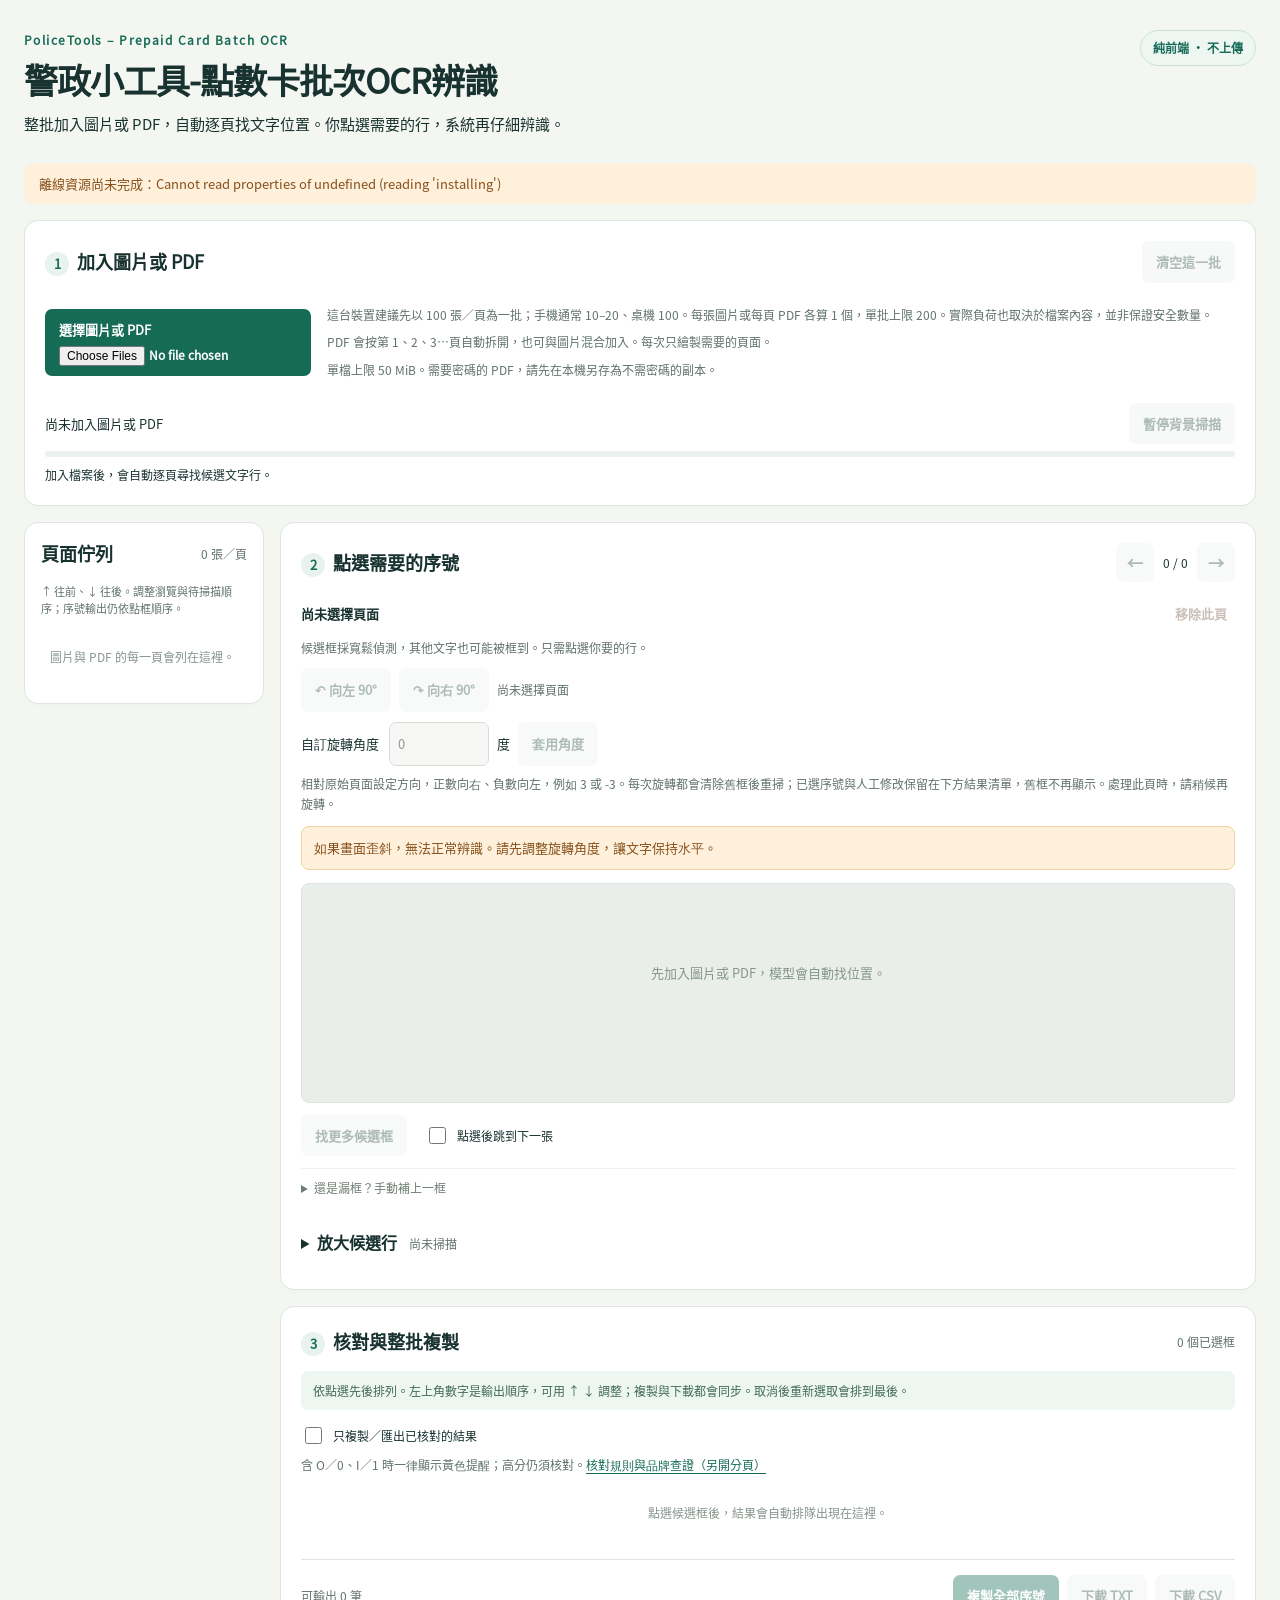
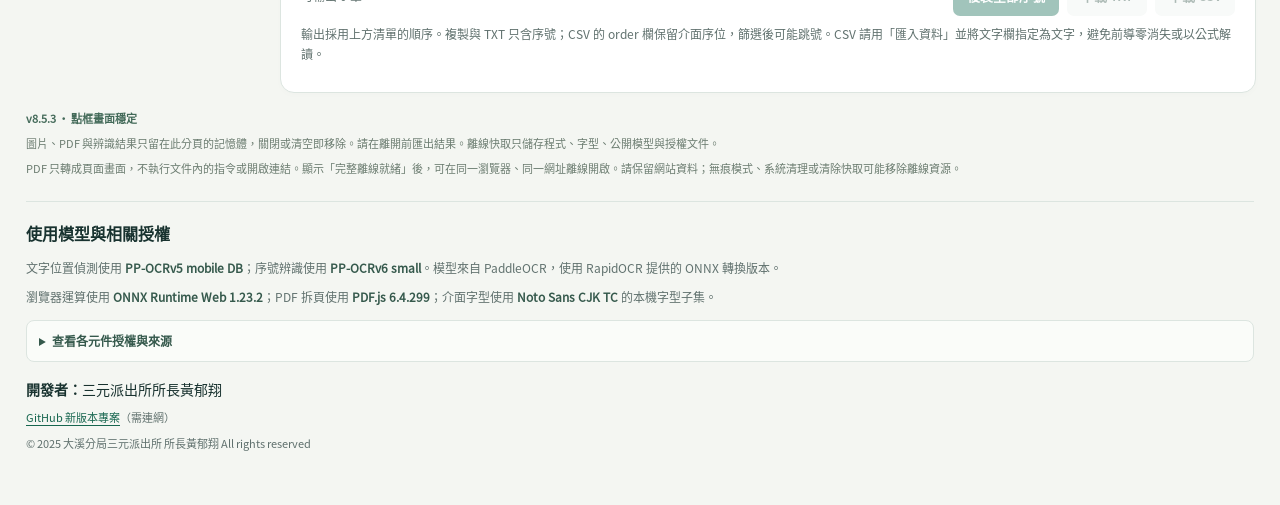
==== commit 36cca347: "fix: 穩定各裝置點框時的畫面位置" ====
--- a/docs/index.html
+++ b/docs/index.html
@@ -66,7 +66,7 @@
     <p class="hint">輸出採用上方清單的順序。複製與 TXT 只含序號；CSV 的 order 欄保留介面序位，篩選後可能跳號。CSV 請用「匯入資料」並將文字欄指定為文字，避免前導零消失或以公式解讀。</p>
   </section>
   <footer>
-    <p id="app-version">v8.5.2 · 放大候選行預設收合</p>
+    <p id="app-version">v8.5.3 · 點框畫面穩定</p>
     <p>圖片、PDF 與辨識結果只留在此分頁的記憶體，關閉或清空即移除。請在離開前匯出結果。離線快取只儲存程式、字型、公開模型與授權文件。</p>
     <p>PDF 只轉成頁面畫面，不執行文件內的指令或開啟連結。顯示「完整離線就緒」後，可在同一瀏覽器、同一網址離線開啟。請保留網站資料；無痕模式、系統清理或清除快取可能移除離線資源。</p>
     <section class="attribution" aria-labelledby="attribution-title">
--- a/docs/styles.css
+++ b/docs/styles.css
@@ -38,6 +38,13 @@
 /* PoliceTools product name and local-file launch guidance. */
 .page-header>div{min-width:0}.page-header h1{font-size:clamp(24px,3.1vw,34px);overflow-wrap:anywhere}.local-file-help{margin-bottom:14px;background:#fff0dc;color:#87501b}.local-file-help p{margin:7px 0}.local-file-help code{overflow-wrap:anywhere}
 .rotation-tools{display:flex;align-items:center;flex-wrap:wrap;gap:8px;margin:10px 0}.rotation-tools button{min-height:44px}.rotation-tools .muted{font-variant-numeric:tabular-nums}
+/* Progress messages must not move the image while a user is tapping boxes.
+   Keep long filenames/errors readable by scrolling inside the status area. */
+#status{height:1.65em;overflow-y:auto;overflow-wrap:anywhere}
+@media(max-width:520px){
+  #status{height:3.3em;min-height:3.3em}
+  #rotation-status{flex-basis:100%;min-height:1.65em}
+}
 .custom-rotation{display:flex;align-items:center;gap:10px;flex-wrap:wrap;font-size:13px}.angle-controls{display:flex;align-items:center;gap:8px;flex-wrap:wrap}.angle-controls input{font:inherit;color:var(--ink);width:100px;max-width:100%;min-height:44px;padding:8px;border:1px solid #a7c0ad;border-radius:7px}.angle-controls button{min-height:44px}.angle-controls input:disabled{background:#f0f2ee;opacity:.5}
 
 /* Per-character review stays beside the result; no modal interrupts the batch. */
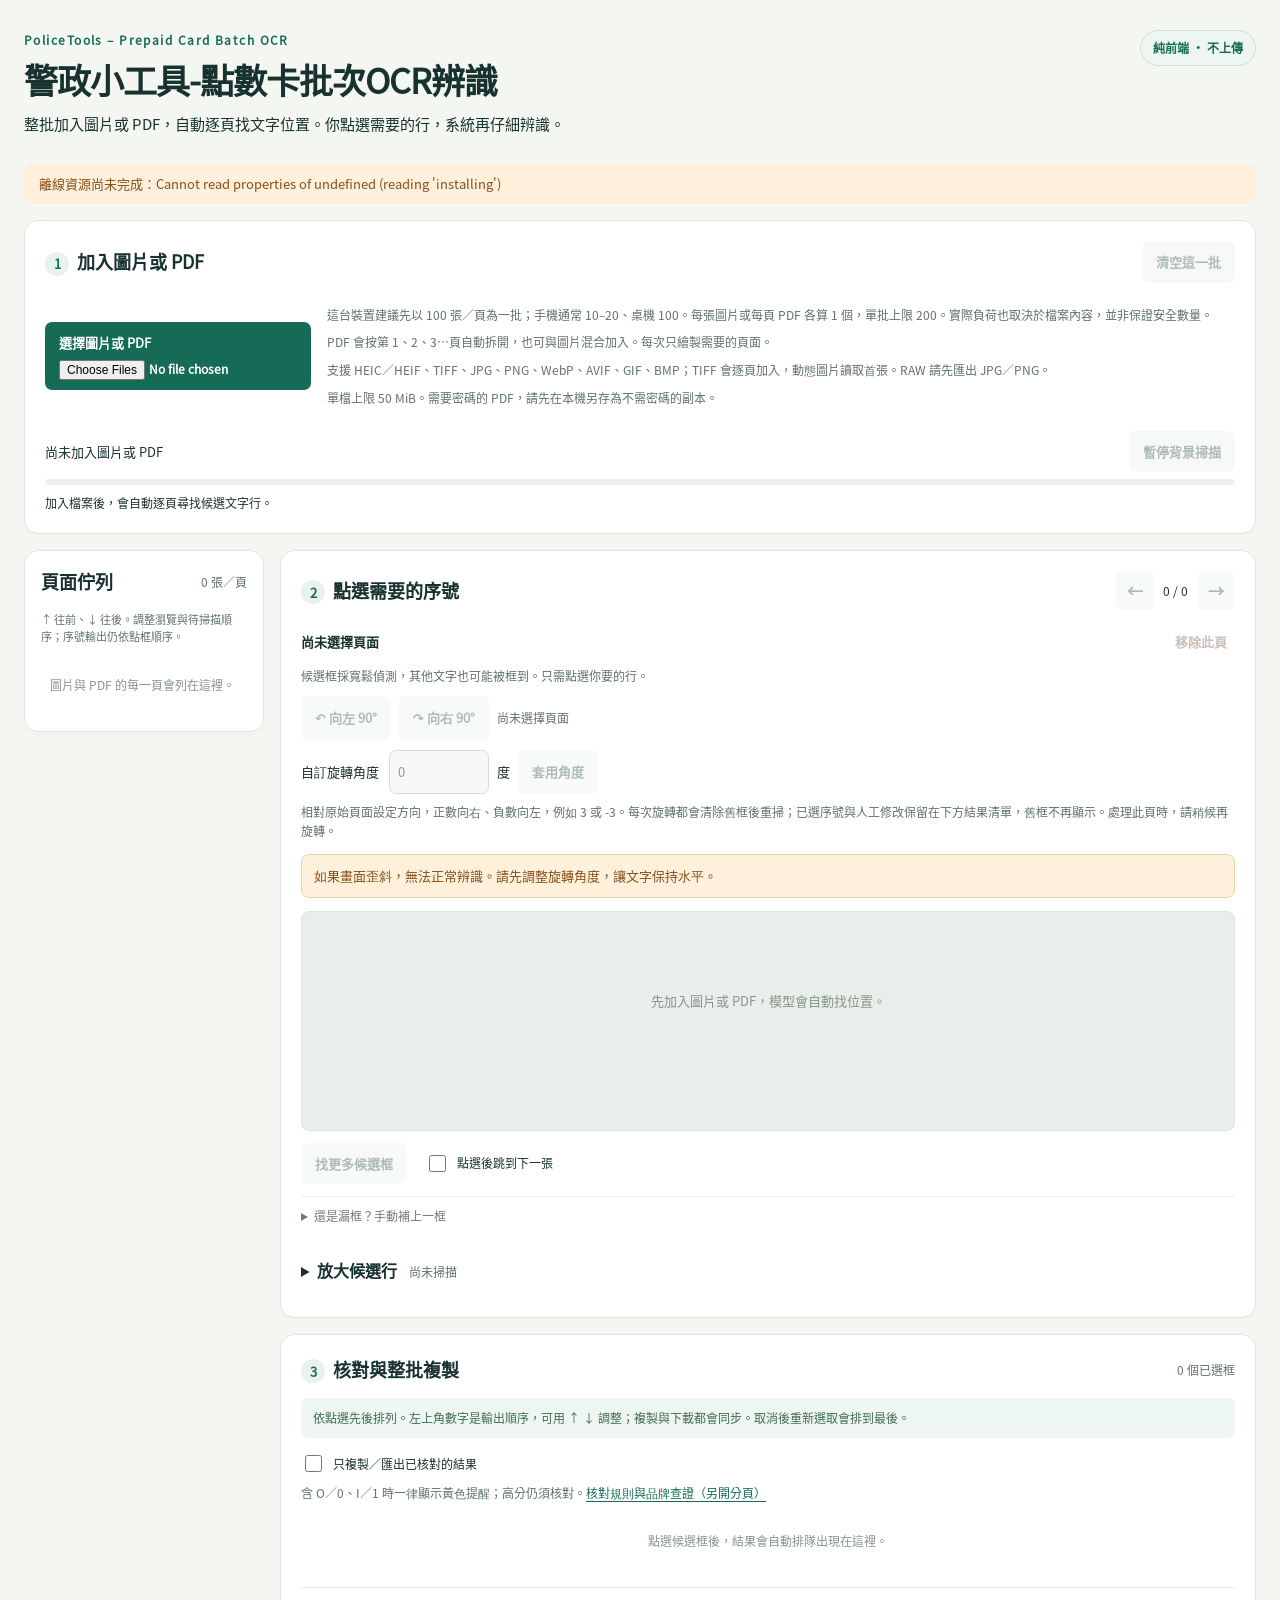
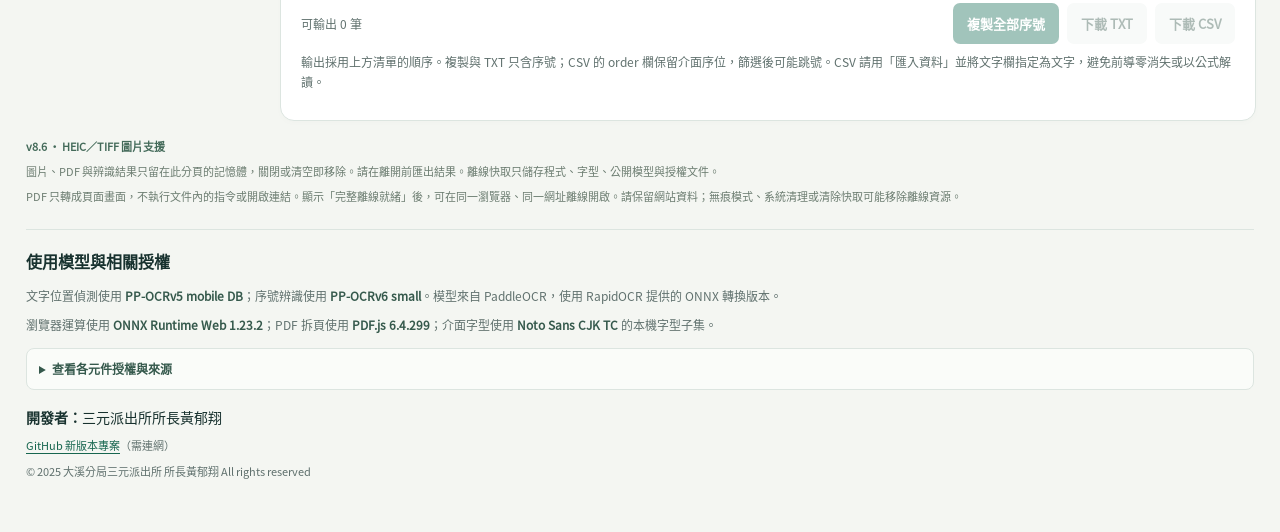
==== commit a6fa721e: "fix: 支援 HEIC 與多頁 TIFF 並強化圖片匯入相容性" ====
--- a/docs/index.html
+++ b/docs/index.html
@@ -14,6 +14,7 @@
   <script src="ocr-review.js" defer></script>
   <script src="page-rotation.js" defer></script>
   <script src="pdf-source.js" defer></script>
+  <script src="image-source.js" defer></script>
   <script src="app.js" defer></script>
 </head>
 <body>
@@ -28,7 +29,7 @@
   <div id="cache-status" data-testid="cache-status" class="notice" role="status">正在準備完整離線資源…</div>
   <section class="panel import-panel" aria-labelledby="import-title">
     <div class="section-title"><h2 id="import-title"><span class="step">1</span>加入圖片或 PDF</h2><button id="clear" class="subtle" type="button" disabled>清空這一批</button></div>
-    <div class="import-row"><label class="file-button">選擇圖片或 PDF<input id="image" data-testid="image-input" type="file" accept="image/*,application/pdf,.pdf" multiple disabled></label><div><p id="batch-hint" class="hint"></p><p class="hint">PDF 會按第 1、2、3…頁自動拆開，也可與圖片混合加入。每次只繪製需要的頁面。</p><p class="hint">單檔上限 50 MiB。需要密碼的 PDF，請先在本機另存為不需密碼的副本。</p></div></div>
+    <div class="import-row"><label class="file-button">選擇圖片或 PDF<input id="image" data-testid="image-input" type="file" accept="image/*,application/pdf,.pdf,.heic,.heif,.hif,.heics,.heifs,.tif,.tiff,.jpg,.jpeg,.jfif,.png,.webp,.avif,.gif,.bmp,.svg" multiple disabled></label><div><p id="batch-hint" class="hint"></p><p class="hint">PDF 會按第 1、2、3…頁自動拆開，也可與圖片混合加入。每次只繪製需要的頁面。</p><p class="hint">支援 HEIC／HEIF、TIFF、JPG、PNG、WebP、AVIF、GIF、BMP；TIFF 會逐頁加入，動態圖片讀取首張。RAW 請先匯出 JPG／PNG。</p><p class="hint">單檔上限 50 MiB。需要密碼的 PDF，請先在本機另存為不需密碼的副本。</p></div></div>
     <p id="import-status" class="hint" role="status" aria-live="polite" hidden></p>
     <p id="import-warning" class="warning" role="alert" hidden></p>
     <div class="batch-controls"><div id="batch-summary" class="summary" data-testid="batch-summary">尚未加入圖片或 PDF</div><button id="pause" class="subtle" type="button" disabled>暫停背景掃描</button></div>
@@ -66,7 +67,7 @@
     <p class="hint">輸出採用上方清單的順序。複製與 TXT 只含序號；CSV 的 order 欄保留介面序位，篩選後可能跳號。CSV 請用「匯入資料」並將文字欄指定為文字，避免前導零消失或以公式解讀。</p>
   </section>
   <footer>
-    <p id="app-version">v8.5.3 · 點框畫面穩定</p>
+    <p id="app-version">v8.6 · HEIC／TIFF 圖片支援</p>
     <p>圖片、PDF 與辨識結果只留在此分頁的記憶體，關閉或清空即移除。請在離開前匯出結果。離線快取只儲存程式、字型、公開模型與授權文件。</p>
     <p>PDF 只轉成頁面畫面，不執行文件內的指令或開啟連結。顯示「完整離線就緒」後，可在同一瀏覽器、同一網址離線開啟。請保留網站資料；無痕模式、系統清理或清除快取可能移除離線資源。</p>
     <section class="attribution" aria-labelledby="attribution-title">
@@ -86,6 +87,8 @@
             <tr><th scope="row">PDF.js 6.4.299</th><td>PDF 解析與逐頁繪製</td><td><a href="licenses/PDFJS_LICENSE.txt" target="_blank" rel="noopener noreferrer">Apache License 2.0</a></td></tr>
             <tr><th scope="row">PDF.js 附帶元件與資源</th><td>core-js、Brotli、PDF 字型、CMap 與影像解碼</td><td><a href="licenses/PDFJS_THIRD_PARTY_LICENSES.txt" target="_blank" rel="noopener noreferrer">各元件的完整第三方授權</a></td></tr>
             <tr><th scope="row">Liberation Sans 1.07.4</th><td>PDF 支援字型</td><td><a href="licenses/PDFJS_THIRD_PARTY_LICENSES.txt" target="_blank" rel="noopener noreferrer">GPLv2 與字型例外</a>；<a href="sources/liberation-fonts-1.07.4-11-source.zip">完整對應原始碼（ZIP）</a>；<a href="licenses/LIBERATION_FONT_SOURCE.txt" target="_blank" rel="noopener noreferrer">核對與建置說明</a></td></tr>
+            <tr><th scope="row">libheif-js／libheif 1.23.5、libde265 1.0.15</th><td>本機 HEIC／HEIF 解碼</td><td><a href="licenses/LIBHEIF_LICENSE.txt" target="_blank" rel="noopener noreferrer">libheif LGPLv3</a>；<a href="licenses/LIBDE265_LICENSE.txt" target="_blank" rel="noopener noreferrer">libde265 LGPLv3</a>；<a href="sources/image-codecs-source.zip">完整對應原始碼（ZIP）</a></td></tr>
+            <tr><th scope="row">UTIF（5883510）</th><td>本機 TIFF 解碼</td><td><a href="licenses/UTIF_LICENSE.txt" target="_blank" rel="noopener noreferrer">UTIF MIT</a>；<a href="licenses/IMAGE_CODECS.txt" target="_blank" rel="noopener noreferrer">解碼器來源與建置說明</a></td></tr>
             <tr><th scope="row">Noto Sans CJK TC</th><td>離線介面字型子集</td><td><a href="licenses/NOTO_FONT_OFL.txt" target="_blank" rel="noopener noreferrer">SIL Open Font License 1.1</a></td></tr>
           </tbody>
         </table>
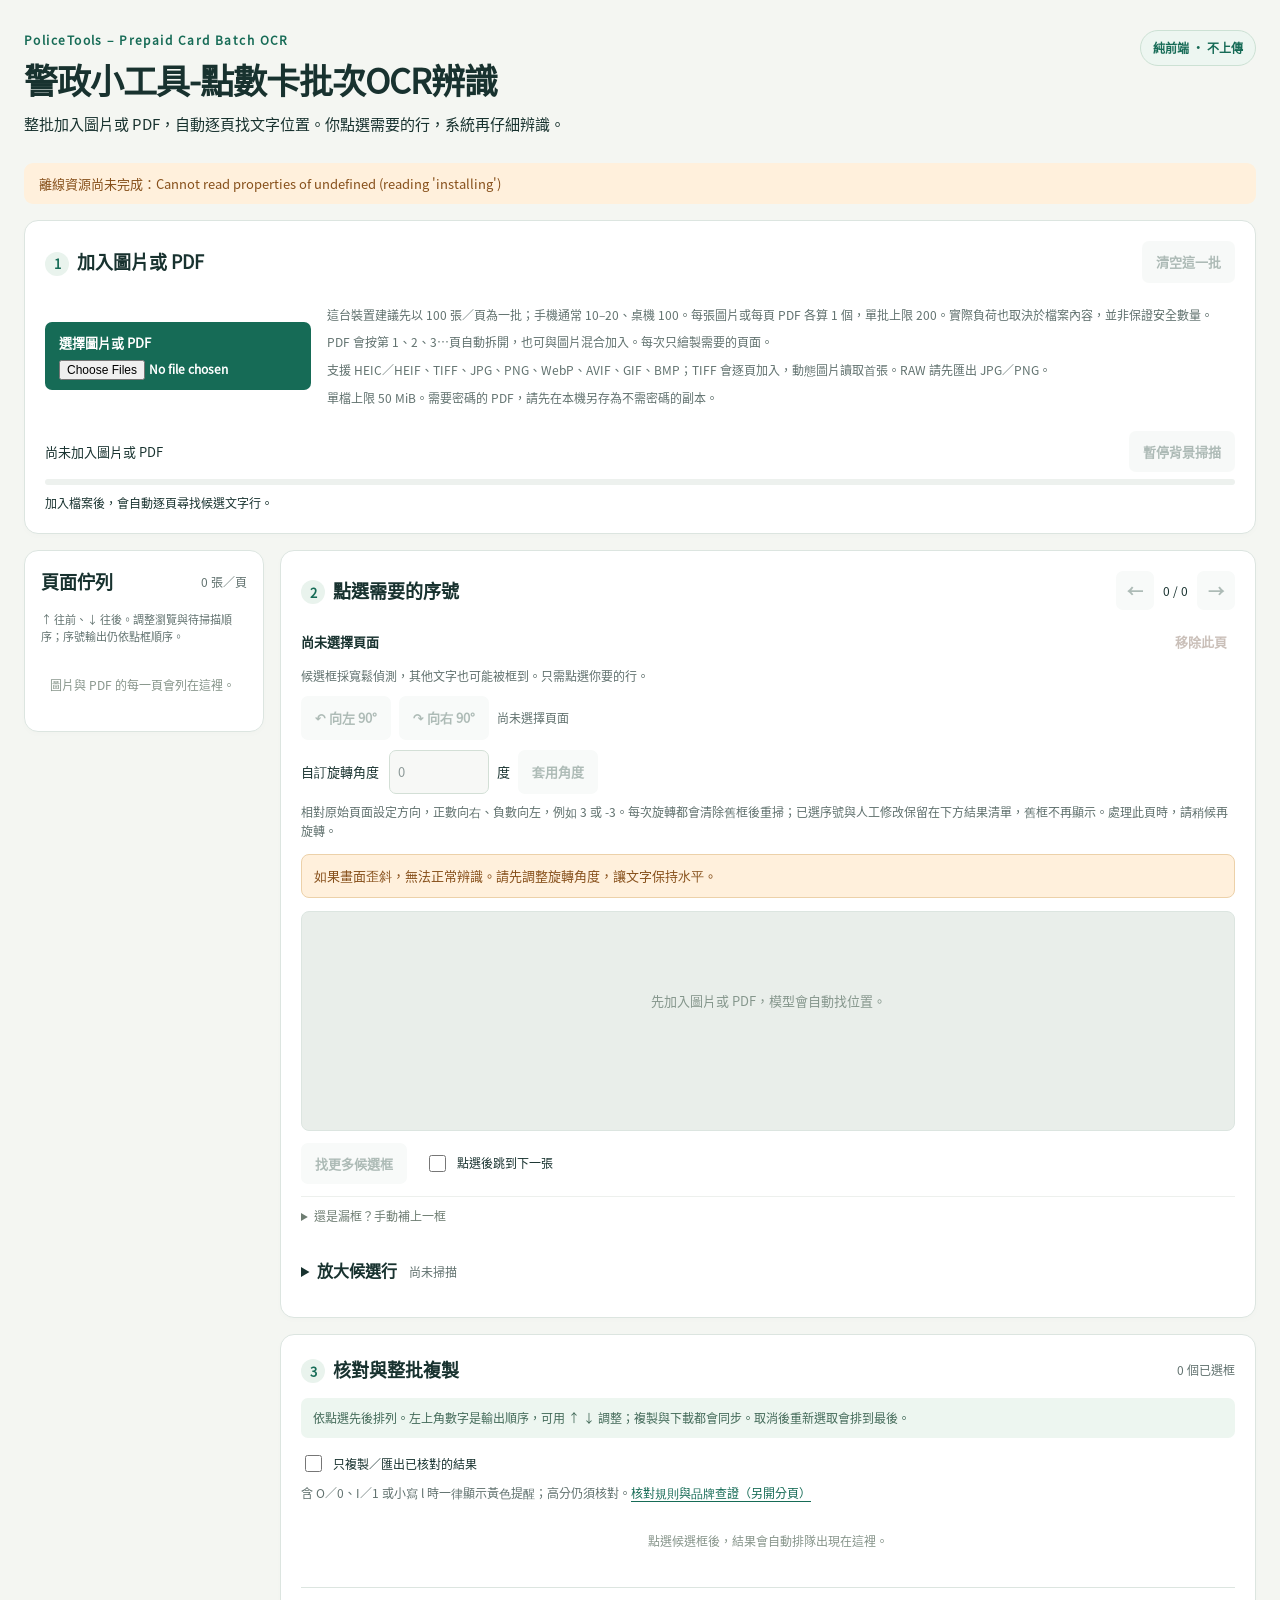
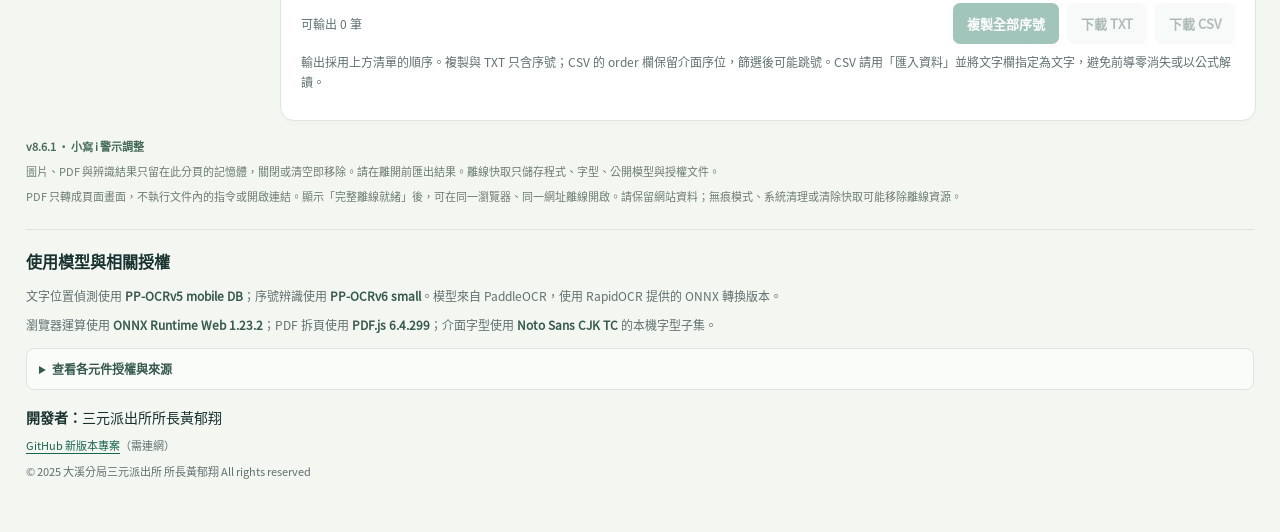
==== commit 25b74978: "fix: 排除小寫 i 的主動警示" ====
--- a/docs/index.html
+++ b/docs/index.html
@@ -61,13 +61,13 @@
     <div class="section-title"><h2 id="results-title"><span class="step">3</span>核對與整批複製</h2><span id="selected-count" class="muted">0 個已選框</span></div>
     <p class="order-help">依點選先後排列。左上角數字是輸出順序，可用 ↑ ↓ 調整；複製與下載都會同步。取消後重新選取會排到最後。</p>
     <div class="result-settings"><label class="checkbox"><input id="verified-only" type="checkbox">只複製／匯出已核對的結果</label></div>
-    <p class="hint">含 O／0、I／1 時一律顯示黃色提醒；高分仍須核對。<a class="review-guide-link" href="review-guide.html" target="_blank" rel="noopener noreferrer">核對規則與品牌查證（另開分頁）</a></p>
+    <p class="hint">含 O／0、I／1 或小寫 l 時一律顯示黃色提醒；高分仍須核對。<a class="review-guide-link" href="review-guide.html" target="_blank" rel="noopener noreferrer">核對規則與品牌查證（另開分頁）</a></p>
     <div id="results" data-testid="results"><p id="empty-results" class="empty-note">點選候選框後，結果會自動排隊出現在這裡。</p></div>
     <div class="export-bar"><span id="export-summary" class="muted">尚無完成結果</span><div class="export-actions"><button id="copy-all" type="button" disabled>複製全部序號</button><button id="export-txt" class="subtle" type="button" disabled>下載 TXT</button><button id="export-csv" class="subtle" type="button" disabled>下載 CSV</button></div></div>
     <p class="hint">輸出採用上方清單的順序。複製與 TXT 只含序號；CSV 的 order 欄保留介面序位，篩選後可能跳號。CSV 請用「匯入資料」並將文字欄指定為文字，避免前導零消失或以公式解讀。</p>
   </section>
   <footer>
-    <p id="app-version">v8.6 · HEIC／TIFF 圖片支援</p>
+    <p id="app-version">v8.6.1 · 小寫 i 警示調整</p>
     <p>圖片、PDF 與辨識結果只留在此分頁的記憶體，關閉或清空即移除。請在離開前匯出結果。離線快取只儲存程式、字型、公開模型與授權文件。</p>
     <p>PDF 只轉成頁面畫面，不執行文件內的指令或開啟連結。顯示「完整離線就緒」後，可在同一瀏覽器、同一網址離線開啟。請保留網站資料；無痕模式、系統清理或清除快取可能移除離線資源。</p>
     <section class="attribution" aria-labelledby="attribution-title">
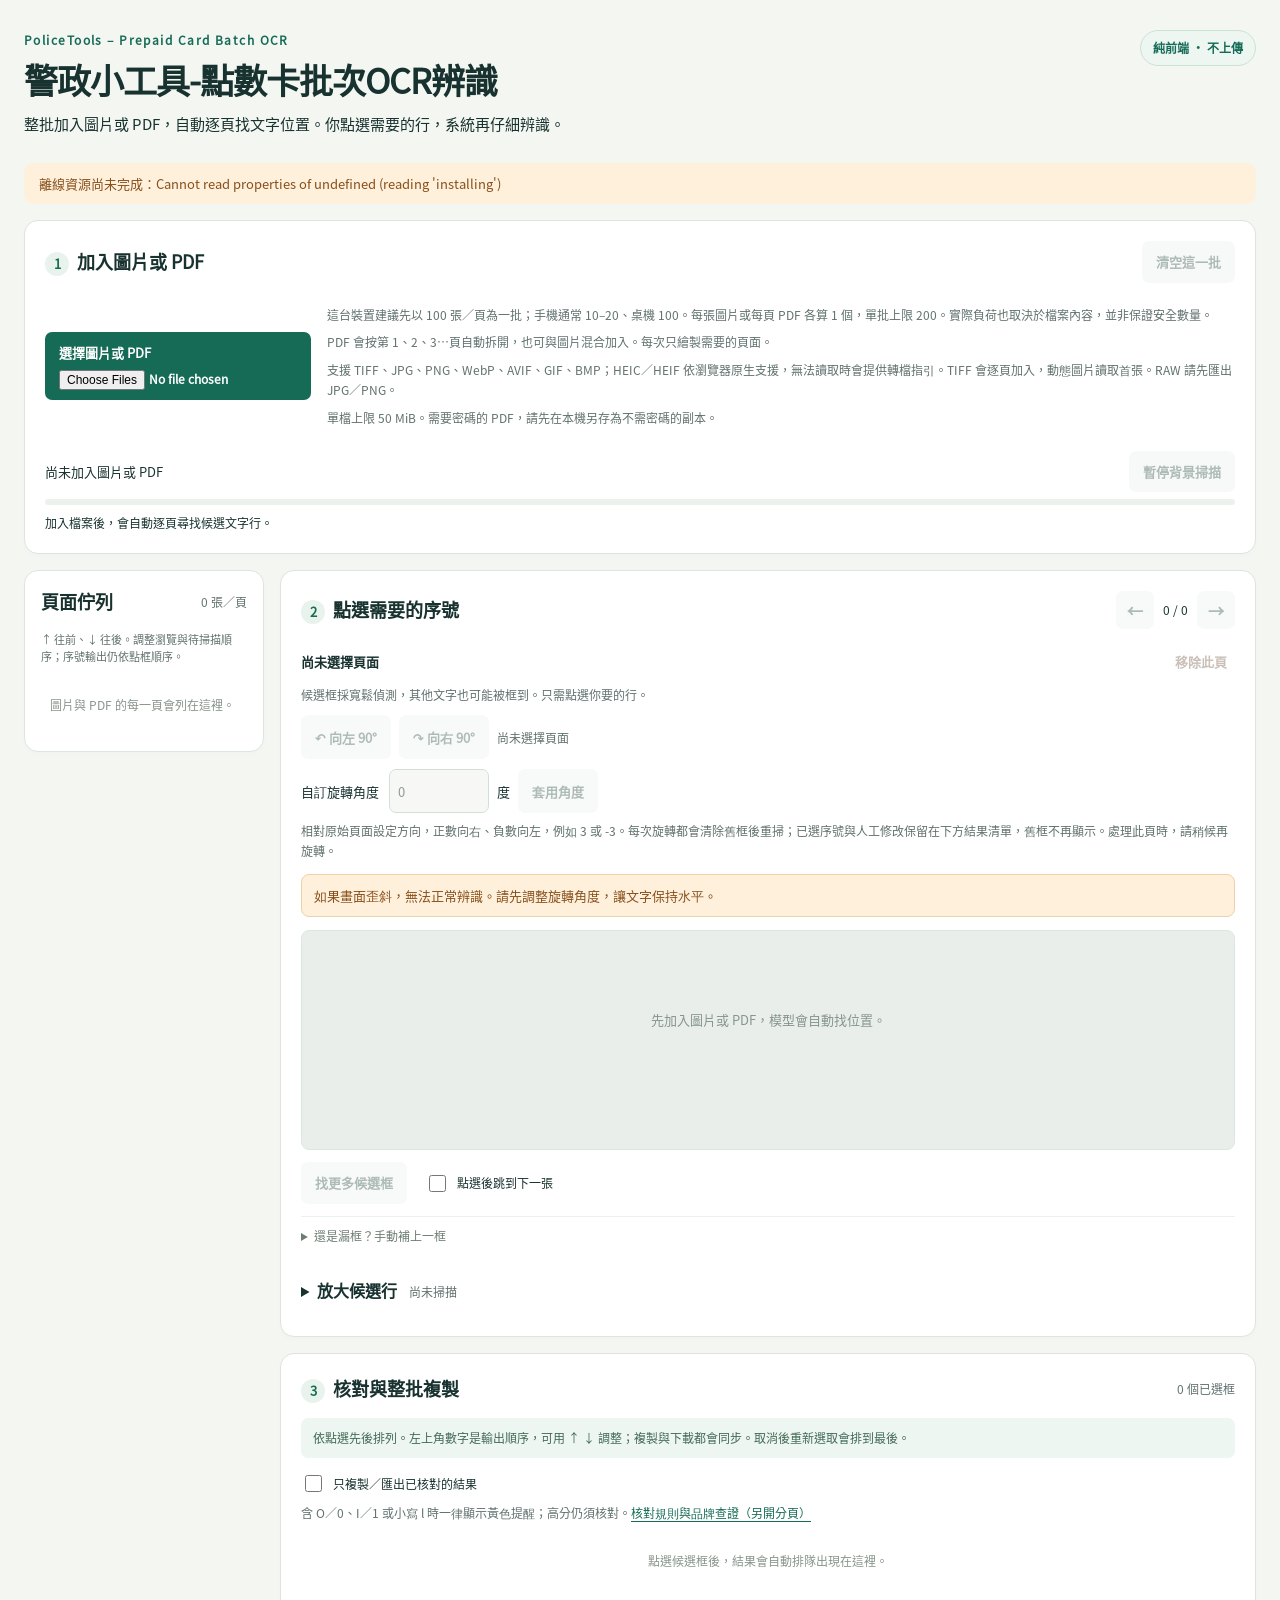
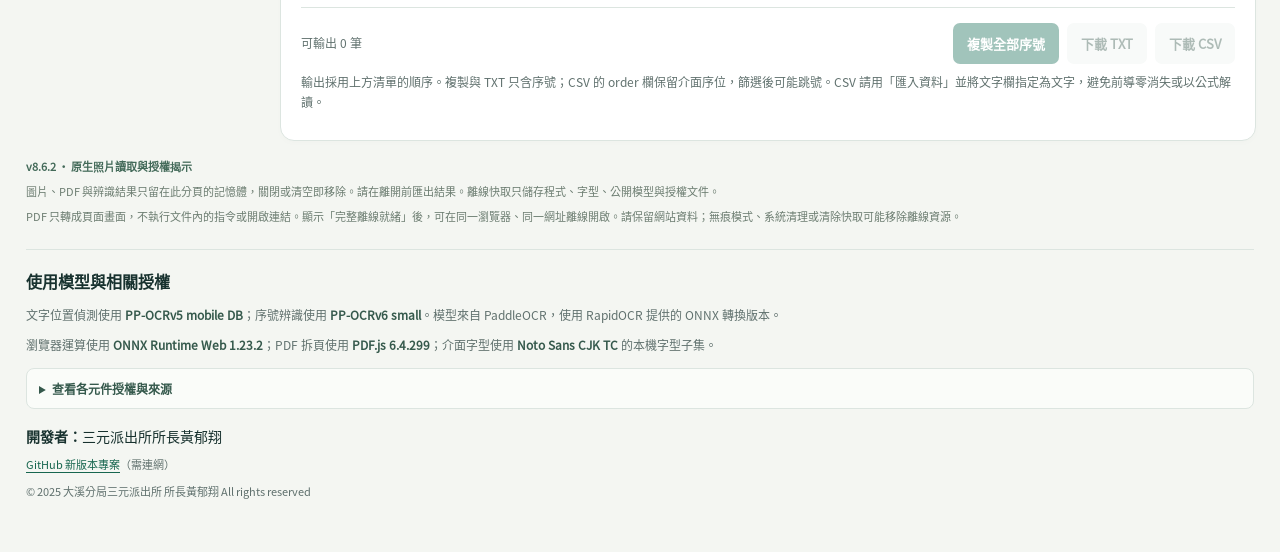
==== commit 097f78bd: "fix: 撤除內附 HEVC 並改用原生讀圖與補齊授權揭示" ====
--- a/docs/index.html
+++ b/docs/index.html
@@ -29,7 +29,7 @@
   <div id="cache-status" data-testid="cache-status" class="notice" role="status">正在準備完整離線資源…</div>
   <section class="panel import-panel" aria-labelledby="import-title">
     <div class="section-title"><h2 id="import-title"><span class="step">1</span>加入圖片或 PDF</h2><button id="clear" class="subtle" type="button" disabled>清空這一批</button></div>
-    <div class="import-row"><label class="file-button">選擇圖片或 PDF<input id="image" data-testid="image-input" type="file" accept="image/*,application/pdf,.pdf,.heic,.heif,.hif,.heics,.heifs,.tif,.tiff,.jpg,.jpeg,.jfif,.png,.webp,.avif,.gif,.bmp,.svg" multiple disabled></label><div><p id="batch-hint" class="hint"></p><p class="hint">PDF 會按第 1、2、3…頁自動拆開，也可與圖片混合加入。每次只繪製需要的頁面。</p><p class="hint">支援 HEIC／HEIF、TIFF、JPG、PNG、WebP、AVIF、GIF、BMP；TIFF 會逐頁加入，動態圖片讀取首張。RAW 請先匯出 JPG／PNG。</p><p class="hint">單檔上限 50 MiB。需要密碼的 PDF，請先在本機另存為不需密碼的副本。</p></div></div>
+    <div class="import-row"><label class="file-button">選擇圖片或 PDF<input id="image" data-testid="image-input" type="file" accept="image/*,application/pdf,.pdf,.heic,.heif,.hif,.heics,.heifs,.tif,.tiff,.jpg,.jpeg,.jfif,.png,.webp,.avif,.gif,.bmp,.svg" multiple disabled></label><div><p id="batch-hint" class="hint"></p><p class="hint">PDF 會按第 1、2、3…頁自動拆開，也可與圖片混合加入。每次只繪製需要的頁面。</p><p class="hint">支援 TIFF、JPG、PNG、WebP、AVIF、GIF、BMP；HEIC／HEIF 依瀏覽器原生支援，無法讀取時會提供轉檔指引。TIFF 會逐頁加入，動態圖片讀取首張。RAW 請先匯出 JPG／PNG。</p><p class="hint">單檔上限 50 MiB。需要密碼的 PDF，請先在本機另存為不需密碼的副本。</p></div></div>
     <p id="import-status" class="hint" role="status" aria-live="polite" hidden></p>
     <p id="import-warning" class="warning" role="alert" hidden></p>
     <div class="batch-controls"><div id="batch-summary" class="summary" data-testid="batch-summary">尚未加入圖片或 PDF</div><button id="pause" class="subtle" type="button" disabled>暫停背景掃描</button></div>
@@ -67,7 +67,7 @@
     <p class="hint">輸出採用上方清單的順序。複製與 TXT 只含序號；CSV 的 order 欄保留介面序位，篩選後可能跳號。CSV 請用「匯入資料」並將文字欄指定為文字，避免前導零消失或以公式解讀。</p>
   </section>
   <footer>
-    <p id="app-version">v8.6.1 · 小寫 i 警示調整</p>
+    <p id="app-version">v8.6.2 · 原生照片讀取與授權揭示</p>
     <p>圖片、PDF 與辨識結果只留在此分頁的記憶體，關閉或清空即移除。請在離開前匯出結果。離線快取只儲存程式、字型、公開模型與授權文件。</p>
     <p>PDF 只轉成頁面畫面，不執行文件內的指令或開啟連結。顯示「完整離線就緒」後，可在同一瀏覽器、同一網址離線開啟。請保留網站資料；無痕模式、系統清理或清除快取可能移除離線資源。</p>
     <section class="attribution" aria-labelledby="attribution-title">
@@ -87,13 +87,13 @@
             <tr><th scope="row">PDF.js 6.4.299</th><td>PDF 解析與逐頁繪製</td><td><a href="licenses/PDFJS_LICENSE.txt" target="_blank" rel="noopener noreferrer">Apache License 2.0</a></td></tr>
             <tr><th scope="row">PDF.js 附帶元件與資源</th><td>core-js、Brotli、PDF 字型、CMap 與影像解碼</td><td><a href="licenses/PDFJS_THIRD_PARTY_LICENSES.txt" target="_blank" rel="noopener noreferrer">各元件的完整第三方授權</a></td></tr>
             <tr><th scope="row">Liberation Sans 1.07.4</th><td>PDF 支援字型</td><td><a href="licenses/PDFJS_THIRD_PARTY_LICENSES.txt" target="_blank" rel="noopener noreferrer">GPLv2 與字型例外</a>；<a href="sources/liberation-fonts-1.07.4-11-source.zip">完整對應原始碼（ZIP）</a>；<a href="licenses/LIBERATION_FONT_SOURCE.txt" target="_blank" rel="noopener noreferrer">核對與建置說明</a></td></tr>
-            <tr><th scope="row">libheif-js／libheif 1.23.5、libde265 1.0.15</th><td>本機 HEIC／HEIF 解碼</td><td><a href="licenses/LIBHEIF_LICENSE.txt" target="_blank" rel="noopener noreferrer">libheif LGPLv3</a>；<a href="licenses/LIBDE265_LICENSE.txt" target="_blank" rel="noopener noreferrer">libde265 LGPLv3</a>；<a href="sources/image-codecs-source.zip">完整對應原始碼（ZIP）</a></td></tr>
-            <tr><th scope="row">UTIF（5883510）</th><td>本機 TIFF 解碼</td><td><a href="licenses/UTIF_LICENSE.txt" target="_blank" rel="noopener noreferrer">UTIF MIT</a>；<a href="licenses/IMAGE_CODECS.txt" target="_blank" rel="noopener noreferrer">解碼器來源與建置說明</a></td></tr>
+            <tr><th scope="row">UTIF（5883510）<br>© 2017 Photopea</th><td>本機 TIFF 解碼</td><td><a href="licenses/UTIF_LICENSE.txt" target="_blank" rel="noopener noreferrer">UTIF MIT</a>；<a href="licenses/IMAGE_CODECS.txt" target="_blank" rel="noopener noreferrer">TIFF 來源與內附元件說明</a></td></tr>
             <tr><th scope="row">Noto Sans CJK TC</th><td>離線介面字型子集</td><td><a href="licenses/NOTO_FONT_OFL.txt" target="_blank" rel="noopener noreferrer">SIL Open Font License 1.1</a></td></tr>
           </tbody>
         </table>
         <p class="attribution-sources">資產來源與版本：<a href="licenses/ASSET_SOURCES.txt" target="_blank" rel="noopener noreferrer">OCR 模型、執行環境與介面字型</a> · <a href="licenses/PDFJS_ASSET_SOURCES.txt" target="_blank" rel="noopener noreferrer">PDF.js 與 PDF 支援資源</a></p>
-        <p class="attribution-note">第三方模型、程式與字型各自適用其授權。開發者署名指本工具的開發與整合。</p>
+        <p class="attribution-sources"><a href="licenses/THIRD_PARTY_NOTICES.txt" target="_blank" rel="noopener noreferrer">著作權、內附元件與授權補充揭示</a>（含 TIFF 內附 JPEG 解碼與模型來源）</p>
+        <p class="attribution-note">HEIC／HEIF 僅使用瀏覽器原生能力；因 HEVC 專利授權適用範圍尚未確認，本版本不內附或下載 HEVC 解碼器。第三方模型、程式與字型各自適用其授權；開發者署名僅指本工具的開發與整合。</p>
       </details>
       <p class="developer-credit"><strong>開發者：</strong><span>三元派出所所長黃郁翔</span></p>
       <p class="project-link"><a href="https://github.com/MoonReserved/PoliceTools-PrepaidCard-BatchOCR" target="_blank" rel="noopener noreferrer">GitHub 新版本專案</a>（需連網）</p>
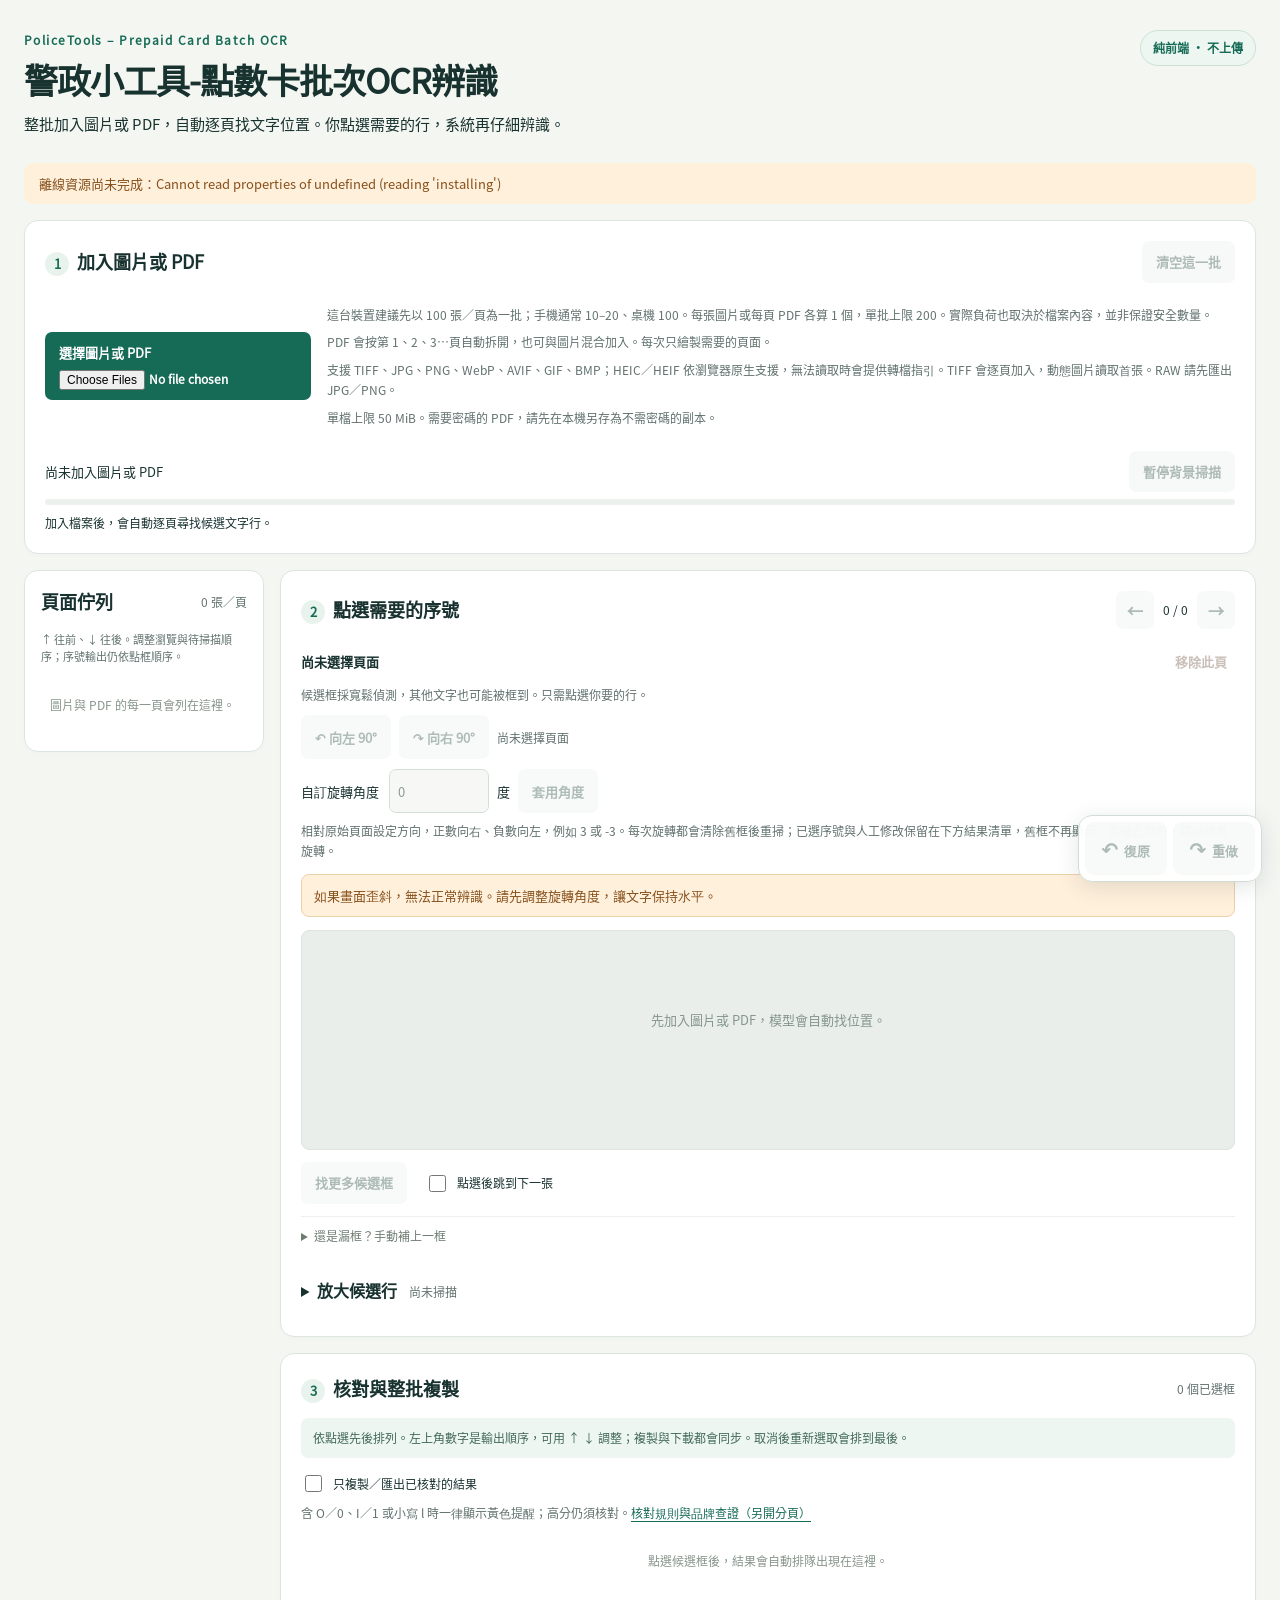
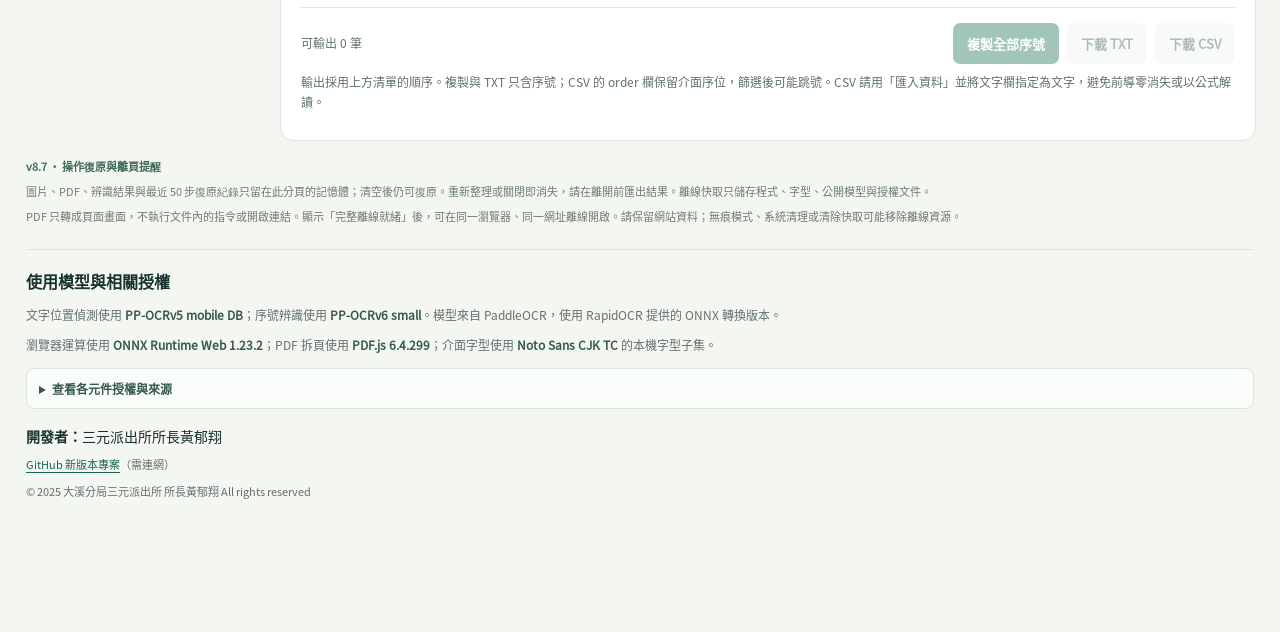
==== commit 6414ff38: "feat: 新增浮動復原重做與離頁資料遺失提醒" ====
--- a/docs/index.html
+++ b/docs/index.html
@@ -36,6 +36,7 @@
     <progress id="batch-progress" value="0" max="1" aria-label="文字區域掃描進度"></progress>
     <p id="status" data-testid="status" role="status" aria-live="polite">加入檔案後，會自動逐頁尋找候選文字行。</p>
   </section>
+  <p id="leave-warning" class="hint leave-warning" hidden>重新整理（F5）或離開此頁，已輸入的資料與復原紀錄會消失。請先複製或匯出結果。</p>
   <div class="workspace">
     <aside class="panel file-panel" aria-labelledby="files-title"><div class="section-title"><h2 id="files-title">頁面佇列</h2><span id="file-count" class="muted">0 張／頁</span></div><p class="queue-order-help">↑ 往前、↓ 往後。調整瀏覽與待掃描順序；序號輸出仍依點框順序。</p><div id="file-list" class="file-list" data-testid="file-list"><p class="empty-note">圖片與 PDF 的每一頁會列在這裡。</p></div></aside>
     <section class="panel selection-panel" aria-labelledby="selection-title">
@@ -67,8 +68,8 @@
     <p class="hint">輸出採用上方清單的順序。複製與 TXT 只含序號；CSV 的 order 欄保留介面序位，篩選後可能跳號。CSV 請用「匯入資料」並將文字欄指定為文字，避免前導零消失或以公式解讀。</p>
   </section>
   <footer>
-    <p id="app-version">v8.6.2 · 原生照片讀取與授權揭示</p>
-    <p>圖片、PDF 與辨識結果只留在此分頁的記憶體，關閉或清空即移除。請在離開前匯出結果。離線快取只儲存程式、字型、公開模型與授權文件。</p>
+    <p id="app-version">v8.7 · 操作復原與離頁提醒</p>
+    <p>圖片、PDF、辨識結果與最近 50 步復原紀錄只留在此分頁的記憶體；清空後仍可復原。重新整理或關閉即消失，請在離開前匯出結果。離線快取只儲存程式、字型、公開模型與授權文件。</p>
     <p>PDF 只轉成頁面畫面，不執行文件內的指令或開啟連結。顯示「完整離線就緒」後，可在同一瀏覽器、同一網址離線開啟。請保留網站資料；無痕模式、系統清理或清除快取可能移除離線資源。</p>
     <section class="attribution" aria-labelledby="attribution-title">
       <h2 id="attribution-title">使用模型與相關授權</h2>
@@ -101,5 +102,12 @@
     </section>
   </footer>
 </main>
+<div class="history-dock" role="group" aria-label="操作復原與重做">
+  <p id="history-notice" class="history-notice" role="status" aria-live="polite" aria-atomic="true"></p>
+  <div class="history-buttons">
+    <button id="undo" class="subtle" type="button" aria-label="復原上一動" aria-keyshortcuts="Control+z Meta+z" disabled><span aria-hidden="true">↶</span> 復原</button>
+    <button id="redo" class="subtle" type="button" aria-label="重做上一動" aria-keyshortcuts="Control+Shift+z Meta+Shift+z Control+y" disabled><span aria-hidden="true">↷</span> 重做</button>
+  </div>
+</div>
 </body>
 </html>
--- a/docs/styles.css
+++ b/docs/styles.css
@@ -57,3 +57,15 @@
 .character-score{display:flex;flex-direction:column;align-items:center;min-width:57px;padding:4px 6px;border:1px solid #dde5df;border-radius:5px;background:#fff;font-size:11px;line-height:1.6;color:var(--ink)}
 .character-score b{font-size:17px}.character-position{font-family:Arial,sans-serif;color:var(--muted);font-size:10px}.character-score.low-score{background:#fff4c9;border-color:#d1a128;color:#654d13}.character-low-label{font-family:Arial,sans-serif;font-size:10px}.candidate-scores summary{font-family:Arial,sans-serif;font-size:11px}.candidate-scores .character-scores{margin-bottom:4px}
 .recognition-table{table-layout:fixed;min-width:280px}.recognition-table th:first-child{width:22%}.recognition-table th:nth-child(3){width:58px}.recognition-table th:last-child{width:46px}.recognition-table td:nth-child(2){min-width:0}
+
+/* Keep recovery within reach without moving the image or result cards. */
+main{padding-bottom:calc(125px + env(safe-area-inset-bottom,0px))}
+.history-dock{position:fixed;right:max(18px,env(safe-area-inset-right,0px));bottom:calc(18px + env(safe-area-inset-bottom,0px));z-index:20;max-width:calc(100vw - 24px);pointer-events:none}
+.history-buttons{display:flex;gap:6px;padding:6px;background:rgba(255,255,255,.96);border:1px solid #cfddd4;border-radius:14px;box-shadow:0 5px 22px #18322f20;pointer-events:auto}
+.history-buttons button{min-width:82px;min-height:44px;border-radius:9px;background:#edf4ef;font-size:13px}
+.history-buttons button span{font-size:20px;vertical-align:-1px;margin-right:3px}
+.history-notice{margin:0 0 8px auto;padding:3px 10px;width:max-content;max-width:100%;border-radius:7px;background:#f9fcf9;color:#60716e;font-size:12px;opacity:0;transition:opacity .25s ease}
+.history-notice.visible{opacity:1}
+.leave-warning{margin:12px 2px;color:#796341}
+@media(max-width:520px){.history-dock{right:12px;bottom:calc(12px + env(safe-area-inset-bottom,0px))}.history-buttons button{min-width:76px}}
+@media(prefers-reduced-motion:reduce){.history-notice{transition:none}}
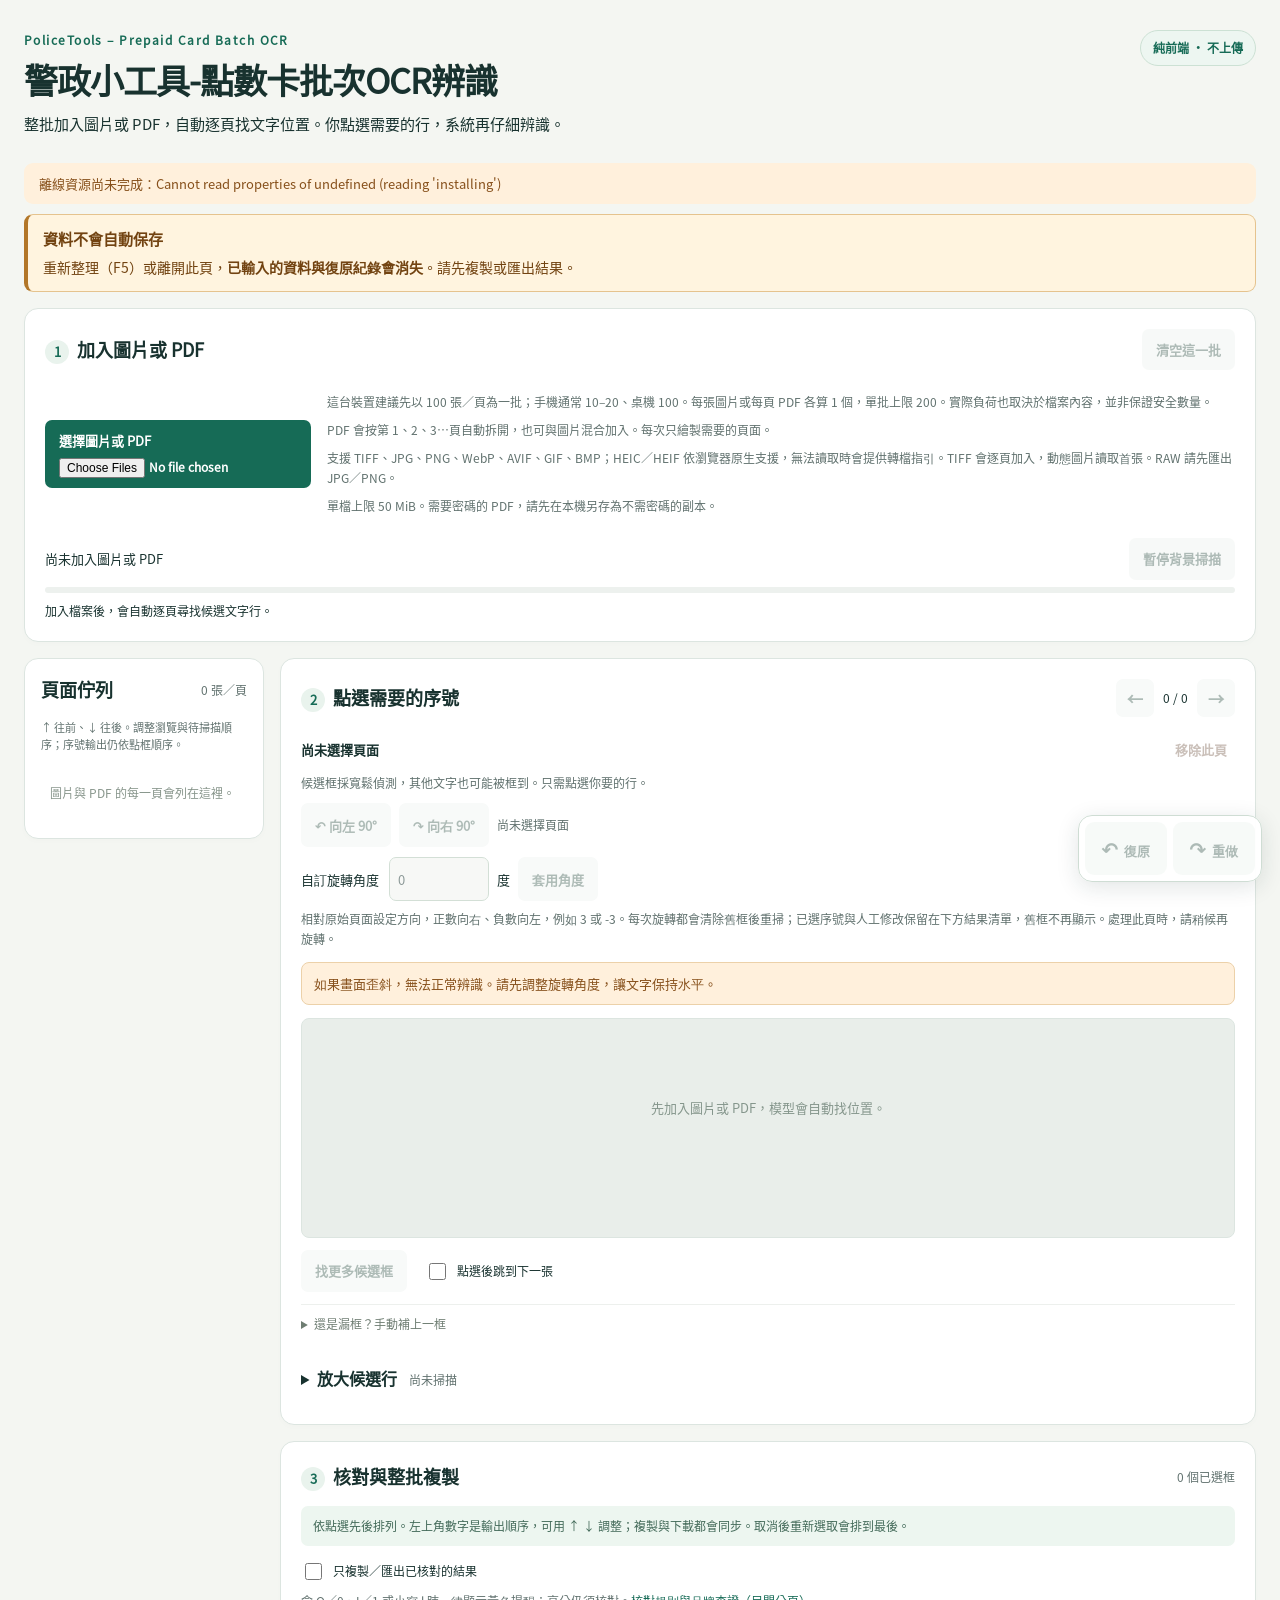
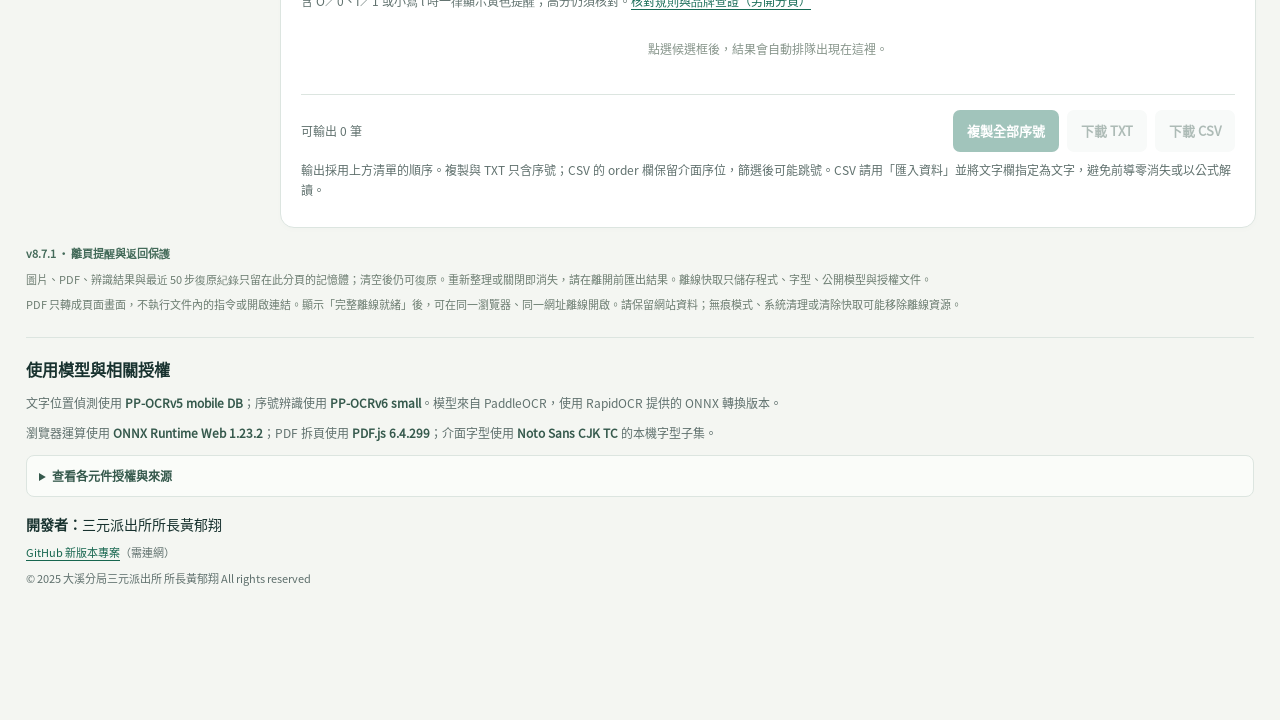
==== commit e1a512b7: "fix: 提前顯示資料提醒並補強 Safari 上一頁確認" ====
--- a/docs/index.html
+++ b/docs/index.html
@@ -27,6 +27,10 @@
     <p>啟動後會自動開啟本機網址；不必安裝 Python，也不會上傳圖片。若從正式網站開啟仍看到此提示，請確認瀏覽器允許這個網站執行 JavaScript。</p>
   </section>
   <div id="cache-status" data-testid="cache-status" class="notice" role="status">正在準備完整離線資源…</div>
+  <aside id="leave-warning" class="notice leave-warning" aria-label="資料保存提醒">
+    <strong>資料不會自動保存</strong>
+    <p>重新整理（F5）或離開此頁，<strong>已輸入的資料與復原紀錄會消失</strong>。請先複製或匯出結果。</p>
+  </aside>
   <section class="panel import-panel" aria-labelledby="import-title">
     <div class="section-title"><h2 id="import-title"><span class="step">1</span>加入圖片或 PDF</h2><button id="clear" class="subtle" type="button" disabled>清空這一批</button></div>
     <div class="import-row"><label class="file-button">選擇圖片或 PDF<input id="image" data-testid="image-input" type="file" accept="image/*,application/pdf,.pdf,.heic,.heif,.hif,.heics,.heifs,.tif,.tiff,.jpg,.jpeg,.jfif,.png,.webp,.avif,.gif,.bmp,.svg" multiple disabled></label><div><p id="batch-hint" class="hint"></p><p class="hint">PDF 會按第 1、2、3…頁自動拆開，也可與圖片混合加入。每次只繪製需要的頁面。</p><p class="hint">支援 TIFF、JPG、PNG、WebP、AVIF、GIF、BMP；HEIC／HEIF 依瀏覽器原生支援，無法讀取時會提供轉檔指引。TIFF 會逐頁加入，動態圖片讀取首張。RAW 請先匯出 JPG／PNG。</p><p class="hint">單檔上限 50 MiB。需要密碼的 PDF，請先在本機另存為不需密碼的副本。</p></div></div>
@@ -36,7 +40,6 @@
     <progress id="batch-progress" value="0" max="1" aria-label="文字區域掃描進度"></progress>
     <p id="status" data-testid="status" role="status" aria-live="polite">加入檔案後，會自動逐頁尋找候選文字行。</p>
   </section>
-  <p id="leave-warning" class="hint leave-warning" hidden>重新整理（F5）或離開此頁，已輸入的資料與復原紀錄會消失。請先複製或匯出結果。</p>
   <div class="workspace">
     <aside class="panel file-panel" aria-labelledby="files-title"><div class="section-title"><h2 id="files-title">頁面佇列</h2><span id="file-count" class="muted">0 張／頁</span></div><p class="queue-order-help">↑ 往前、↓ 往後。調整瀏覽與待掃描順序；序號輸出仍依點框順序。</p><div id="file-list" class="file-list" data-testid="file-list"><p class="empty-note">圖片與 PDF 的每一頁會列在這裡。</p></div></aside>
     <section class="panel selection-panel" aria-labelledby="selection-title">
@@ -68,7 +71,7 @@
     <p class="hint">輸出採用上方清單的順序。複製與 TXT 只含序號；CSV 的 order 欄保留介面序位，篩選後可能跳號。CSV 請用「匯入資料」並將文字欄指定為文字，避免前導零消失或以公式解讀。</p>
   </section>
   <footer>
-    <p id="app-version">v8.7 · 操作復原與離頁提醒</p>
+    <p id="app-version">v8.7.1 · 離頁提醒與返回保護</p>
     <p>圖片、PDF、辨識結果與最近 50 步復原紀錄只留在此分頁的記憶體；清空後仍可復原。重新整理或關閉即消失，請在離開前匯出結果。離線快取只儲存程式、字型、公開模型與授權文件。</p>
     <p>PDF 只轉成頁面畫面，不執行文件內的指令或開啟連結。顯示「完整離線就緒」後，可在同一瀏覽器、同一網址離線開啟。請保留網站資料；無痕模式、系統清理或清除快取可能移除離線資源。</p>
     <section class="attribution" aria-labelledby="attribution-title">
@@ -102,6 +105,11 @@
     </section>
   </footer>
 </main>
+<dialog id="leave-dialog" class="leave-dialog" aria-labelledby="leave-dialog-title" aria-describedby="leave-dialog-description">
+  <h2 id="leave-dialog-title">確定要離開此網頁嗎？</h2>
+  <p id="leave-dialog-description">已輸入的資料與復原紀錄會消失，請先複製或匯出結果。</p>
+  <div class="leave-dialog-actions"><button id="stay-on-page" type="button" autofocus>留在此頁</button><button id="leave-page" class="subtle" type="button">離開頁面</button></div>
+</dialog>
 <div class="history-dock" role="group" aria-label="操作復原與重做">
   <p id="history-notice" class="history-notice" role="status" aria-live="polite" aria-atomic="true"></p>
   <div class="history-buttons">
--- a/docs/styles.css
+++ b/docs/styles.css
@@ -66,6 +66,9 @@
 .history-buttons button span{font-size:20px;vertical-align:-1px;margin-right:3px}
 .history-notice{margin:0 0 8px auto;padding:3px 10px;width:max-content;max-width:100%;border-radius:7px;background:#f9fcf9;color:#60716e;font-size:12px;opacity:0;transition:opacity .25s ease}
 .history-notice.visible{opacity:1}
-.leave-warning{margin:12px 2px;color:#796341}
+.leave-warning{margin:10px 0 16px;padding:12px 15px;background:#fff4df;color:#724311;border:1px solid #e5c38e;border-left:4px solid #b27628;font-size:14px}
+.leave-warning>strong{font-size:15px}.leave-warning p{margin:4px 0 0}
+.leave-dialog{width:min(440px,calc(100vw - 32px));padding:24px;border:1px solid var(--line);border-radius:14px;color:var(--ink);background:#fff;box-shadow:0 16px 60px #18322f35}
+.leave-dialog::backdrop{background:#18322f66}.leave-dialog p{margin:12px 0 20px;font-size:14px}.leave-dialog-actions{display:flex;justify-content:flex-end;flex-wrap:wrap;gap:10px}.leave-dialog-actions button{min-height:44px}
 @media(max-width:520px){.history-dock{right:12px;bottom:calc(12px + env(safe-area-inset-bottom,0px))}.history-buttons button{min-width:76px}}
 @media(prefers-reduced-motion:reduce){.history-notice{transition:none}}
